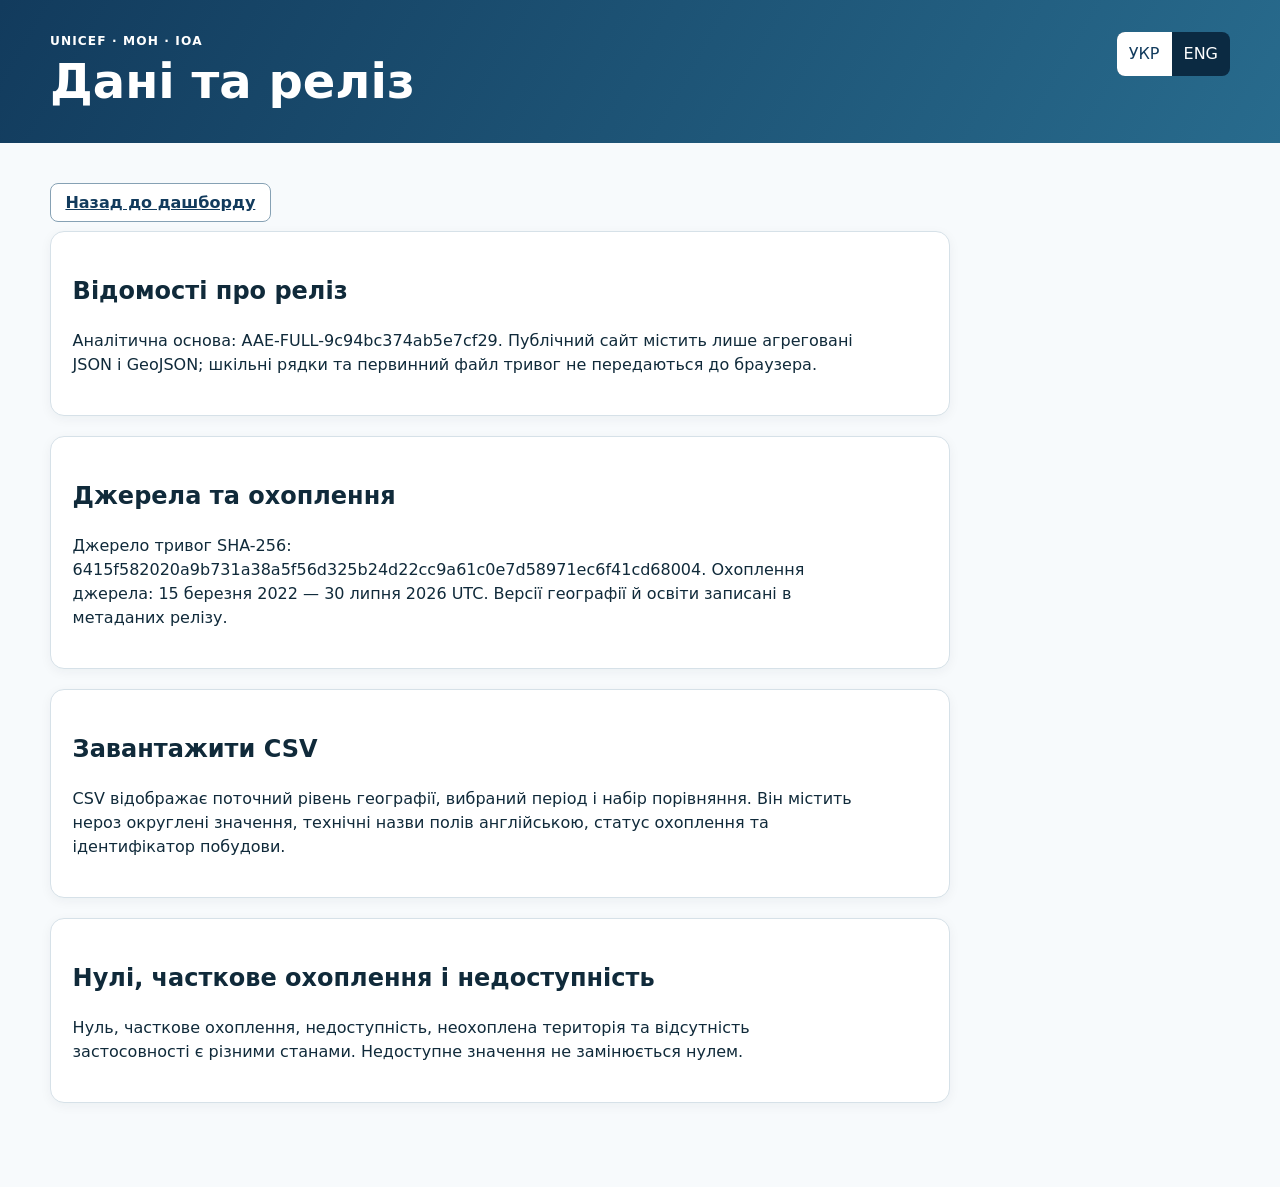
==== data.html @ 5a8ceec5 "Replace dashboard files" ====
<!doctype html><html lang="uk"><head><meta charset="UTF-8"><meta name="viewport" content="width=device-width,initial-scale=1"><meta name="aae-release-id" content="AAE-WEB-REVISED-PROTOTYPE-0.3-STAGE3P3"><link rel="icon" href="data:,"><title>AAE</title><link rel="stylesheet" href="./src/styles.css"><script src="./vendor/i18next.min.js"></script><script type="module" src="./src/content-page.js"></script></head><body data-page="data" data-release-id="AAE-WEB-REVISED-PROTOTYPE-0.3-STAGE3P3"><header class="site-header"><div class="header-inner"><div><p class="eyebrow">UNICEF · МОН · ІОА</p><h1 data-t="dataRelease"></h1></div><div class="header-actions"><div class="language-switch"><button data-lang="uk">УКР</button><button data-lang="en">ENG</button></div></div></div></header><main class="page-shell"><p><a id="back-dashboard" class="button-secondary" data-t="backDashboard"></a></p><div id="content"></div></main></body></html>
---- src/styles.css ----
:root{--ink:#102A3A;--muted:#536A78;--blue:#123B5D;--mid:#286B8D;--pale:#EDF4F8;--line:#D6E1E8;--white:#fff;--focus:#F0A500;font-family:Inter,ui-sans-serif,system-ui,-apple-system,"Segoe UI",sans-serif;color:var(--ink);background:#F7FAFC}*{box-sizing:border-box}
[hidden]{display:none!important}body{margin:0;line-height:1.5}button,input,select{font:inherit}button,select,input{min-height:44px}button:focus-visible,a:focus-visible,input:focus-visible,select:focus-visible,summary:focus-visible{outline:3px solid var(--focus);outline-offset:2px}.skip-link{position:absolute;left:-9999px}.skip-link:focus{left:1rem;top:1rem;background:white;padding:.75rem;z-index:2000}.site-header{background:linear-gradient(120deg,#123B5D,#286B8D);color:white;padding:2rem 0}.header-inner,.page-shell,.site-footer{width:min(1180px,calc(100% - 2rem));margin:auto}.header-inner{display:flex;justify-content:space-between;gap:2rem}.eyebrow,.section-kicker{text-transform:uppercase;letter-spacing:.09em;font-size:.76rem;font-weight:800;margin:0 0 .35rem}.site-header h1{max-width:820px;font-size:clamp(1.8rem,4vw,3rem);line-height:1.08;margin:.2rem 0}.subtitle{max-width:760px;margin:.75rem 0 0;color:#DCE8F2}.header-actions{display:flex;gap:1rem;align-items:flex-start;flex-wrap:wrap}.status-badge{background:#fff;color:var(--blue);border-radius:999px;padding:.45rem .75rem;font-weight:800}.language-switch{display:flex;background:#0B2A42;border-radius:8px;overflow:hidden}.language-switch button{background:transparent;color:white;border:0;padding:.5rem .75rem}.language-switch button[aria-pressed=true]{background:white;color:var(--blue)}.page-shell{padding:2rem 0 4rem}.panel,.summary-panel{background:white;border:1px solid var(--line);border-radius:14px;padding:1.35rem;margin:0 0 1.25rem;box-shadow:0 3px 12px rgba(16,42,58,.05)}.filter-panel{border-top:5px solid var(--mid)}.section-heading-row{display:flex;justify-content:space-between;align-items:flex-start;gap:1rem;margin-bottom:1rem}.section-heading-row h2,.section-heading-row h3{margin:.1rem 0}.view-controls{display:grid;grid-template-columns:minmax(300px,1.35fr) minmax(280px,1fr);gap:1.25rem}.territory-combobox{position:relative}.territory-combobox label,.period-controls>label,label span{display:block;font-weight:700;margin-bottom:.35rem}.territory-combobox input,.period-controls select,.period-detail select,.map-controls select,.comparison-search input{width:100%;padding:.65rem;border:1px solid #9BB0BD;border-radius:8px;background:white}.territory-combobox ul{position:absolute;z-index:1000;top:74px;left:0;right:0;list-style:none;padding:.35rem;margin:0;background:white;border:1px solid var(--line);border-radius:8px;box-shadow:0 10px 26px rgba(0,0,0,.16);max-height:330px;overflow:auto}.territory-combobox li button{width:100%;border:0;background:white;text-align:left;padding:.6rem;border-radius:6px}.territory-combobox li button:hover,.territory-combobox li button:focus{background:var(--pale)}.territory-combobox small{display:block;color:var(--muted)}.period-detail{min-height:82px;margin-top:.75rem}.range-fields{display:grid;grid-template-columns:1fr 1fr;gap:.75rem}.button-primary,.button-secondary{border-radius:8px;padding:.55rem .9rem;font-weight:750}.button-primary{background:var(--blue);color:white;border:1px solid var(--blue)}.button-secondary{background:white;color:var(--blue);border:1px solid #86A1B4}.summary-panel{background:#EAF3F8;border-left:6px solid var(--mid)}.summary-panel h2{margin:.2rem 0;font-size:1.2rem}.summary-text{font-size:clamp(1.15rem,2vw,1.45rem);font-weight:700;max-width:940px}.aggregation-note,.context-note{color:var(--muted);font-size:.9rem}.cards-grid{display:grid;grid-template-columns:repeat(3,1fr);gap:1rem;margin-bottom:1.25rem}.metric-card{background:white;border:1px solid var(--line);border-radius:12px;padding:1.2rem}.card-title-row{display:flex;justify-content:space-between;gap:.5rem}.card-title-row h3{font-size:1rem;margin:0}.info-button{width:34px;height:34px;min-height:34px;border-radius:50%;border:1px solid #8EA9BA;background:var(--pale);font-weight:800}.metric-value{font-size:2rem;font-weight:850;margin:.8rem 0 .15rem}.metric-secondary{color:var(--muted)}.education-summary{display:flex;gap:2rem;flex-wrap:wrap}.education-summary div{display:grid}.education-summary strong{font-size:1.5rem}.education-year-row{display:grid;grid-template-columns:100px 1fr 1fr 120px;gap:1rem;padding:.55rem 0;border-bottom:1px solid var(--line)}details summary{cursor:pointer;font-weight:750}.chart{width:100%;height:360px}.modality-chart{height:280px}.segmented{display:flex;gap:.35rem;flex-wrap:wrap;margin-bottom:1rem}.segmented button{border:1px solid #8EA9BA;background:white;border-radius:999px;padding:.45rem .8rem}.segmented button[aria-pressed=true]{background:var(--blue);color:white}.map-controls{display:flex;align-items:flex-end;gap:.5rem;flex-wrap:wrap}.map-controls label{min-width:230px}.map-container{height:520px;border:1px solid var(--line);border-radius:10px;background:#EFF4F7}.map-legend{display:flex;gap:.8rem;flex-wrap:wrap;margin-top:.75rem;font-size:.82rem}.map-legend span{display:flex;align-items:center;gap:.3rem}.map-legend i{width:18px;height:12px;display:inline-block;border:1px solid #98AAB5}.leaflet-container{font:inherit}.comparison-search{display:block;max-width:420px;margin-bottom:1rem}.table-wrap{overflow:auto}.table-wrap table{width:100%;border-collapse:collapse;min-width:760px}.table-wrap th,.table-wrap td{padding:.65rem;border-bottom:1px solid var(--line);text-align:right}.table-wrap th:first-child,.table-wrap td:first-child{text-align:left}.table-wrap button{border:0;background:none;color:var(--blue);font-weight:750;text-decoration:underline}.comparison-cards{display:none}.notes-grid{display:grid;grid-template-columns:repeat(3,1fr);gap:1rem}.site-footer{display:flex;justify-content:space-between;gap:1rem;border-top:1px solid var(--line);padding:1.5rem 0 2.5rem}.site-footer nav{display:flex;gap:1rem}dialog{width:min(640px,calc(100% - 2rem));border:0;border-radius:12px;padding:1.5rem;box-shadow:0 20px 60px rgba(0,0,0,.35)}dialog::backdrop{background:rgba(16,42,58,.55)}dialog dl div{margin:.75rem 0}.dialog-close{float:right;border:0;background:none;font-size:1.5rem}.fatal-error,.notice{padding:1rem;background:#FFF0EE;border:1px solid #DA756A;border-radius:8px;margin-bottom:1rem}.visually-hidden{position:absolute!important;width:1px;height:1px;padding:0;margin:-1px;overflow:hidden;clip:rect(0,0,0,0);white-space:nowrap;border:0}
@media(max-width:760px){.header-inner,.section-heading-row,.site-footer{display:block}.header-actions{margin-top:1rem}.view-controls,.cards-grid,.notes-grid{grid-template-columns:1fr}.period-detail{min-height:150px}.range-fields{grid-template-columns:1fr}.education-year-row{grid-template-columns:1fr 1fr}.map-controls{display:block}.map-controls>*{margin-top:.5rem;width:100%}.map-container{height:430px}.chart{height:320px}.table-wrap{display:none}.comparison-cards{display:grid;gap:.65rem}.comparison-card{border:1px solid var(--line);border-radius:10px;padding:.75rem}.comparison-card summary{display:grid;grid-template-columns:1fr auto;gap:.2rem}.comparison-card summary small{grid-column:1/-1;color:var(--muted)}.comparison-card dl{display:grid;grid-template-columns:1fr 1fr;gap:.5rem}.comparison-card dl div{background:var(--pale);padding:.5rem}.comparison-card dt{font-size:.78rem;color:var(--muted)}.comparison-card dd{margin:0;font-weight:750}.site-footer nav{margin-top:1rem}.education-panel details{margin-top:1rem}}

@media (prefers-reduced-motion:reduce){*,*::before,*::after{scroll-behavior:auto!important;animation-duration:.01ms!important;animation-iteration-count:1!important;transition-duration:.01ms!important}}
.prose{max-width:900px}.prose p{max-width:78ch}
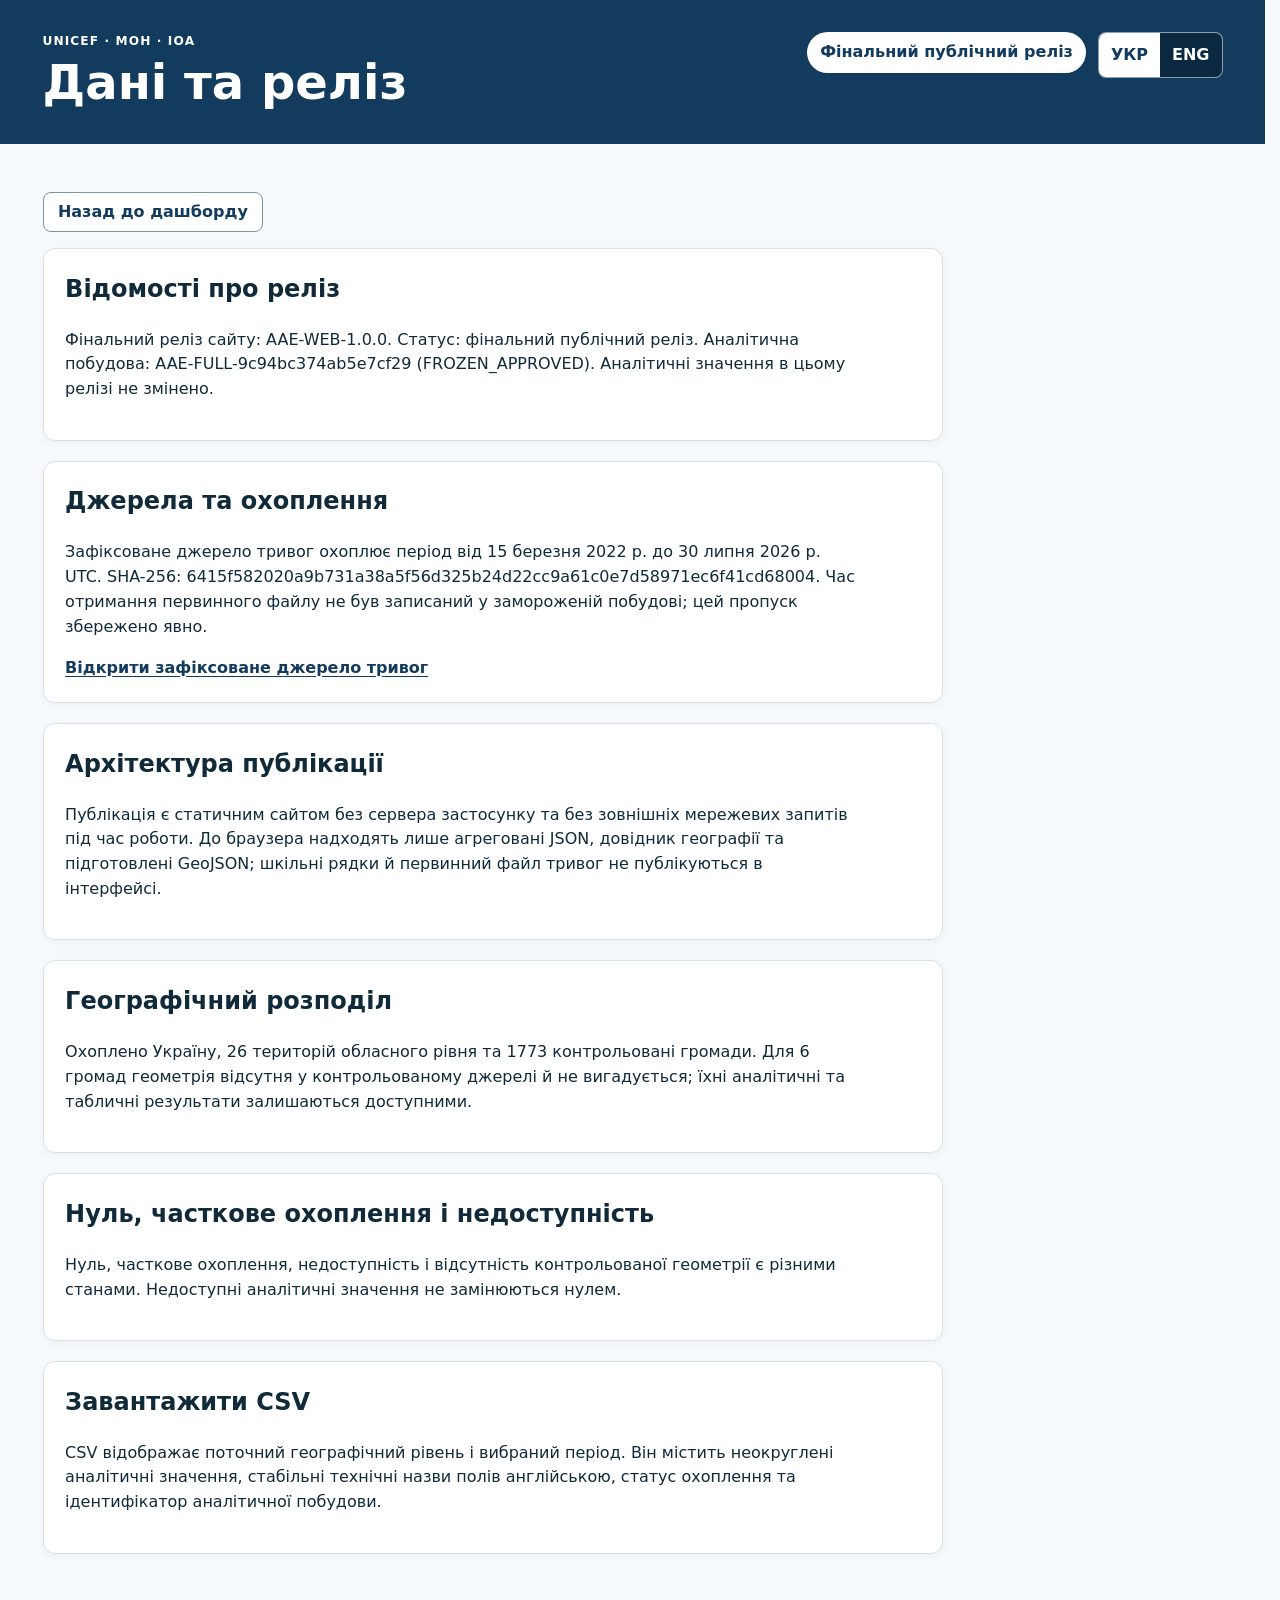
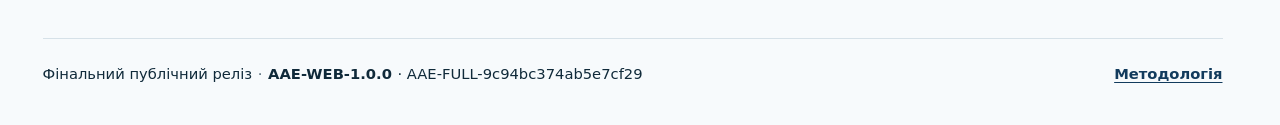
==== commit b6db8b7d: "Finalize UNICEF D2 dashboard for delivery" ====
--- a/data.html
+++ b/data.html
@@ -1 +1,47 @@
-<!doctype html><html lang="uk"><head><meta charset="UTF-8"><meta name="viewport" content="width=device-width,initial-scale=1"><meta name="aae-release-id" content="AAE-WEB-REVISED-PROTOTYPE-0.3-STAGE3P3"><link rel="icon" href="data:,"><title>AAE</title><link rel="stylesheet" href="./src/styles.css"><script src="./vendor/i18next.min.js"></script><script type="module" src="./src/content-page.js"></script></head><body data-page="data" data-release-id="AAE-WEB-REVISED-PROTOTYPE-0.3-STAGE3P3"><header class="site-header"><div class="header-inner"><div><p class="eyebrow">UNICEF · МОН · ІОА</p><h1 data-t="dataRelease"></h1></div><div class="header-actions"><div class="language-switch"><button data-lang="uk">УКР</button><button data-lang="en">ENG</button></div></div></div></header><main class="page-shell"><p><a id="back-dashboard" class="button-secondary" data-t="backDashboard"></a></p><div id="content"></div></main></body></html>+<!doctype html>
+<html lang="uk">
+<head>
+  <meta charset="UTF-8">
+  <meta name="viewport" content="width=device-width,initial-scale=1">
+  <meta name="description" content="Data and release information for the Air Alarms and the School Day in Ukraine dashboard.">
+  <meta name="aae-release-id" content="AAE-WEB-1.0.0">
+  <link rel="icon" href="data:,">
+  <title>Data and release — How Air Alarms Disrupt the School Day in Ukraine</title>
+  <link rel="stylesheet" href="./src/styles.css">
+  <script src="./vendor/i18next.min.js"></script>
+  <script type="module" src="./src/content-page.js"></script>
+</head>
+<body data-page="data" data-release-id="AAE-WEB-1.0.0">
+  <a class="skip-link" href="#main-content" data-t="skipToContent"></a>
+  <header class="site-header">
+    <div class="header-inner">
+      <div>
+        <p class="eyebrow">UNICEF · МОН · ІОА</p>
+        <h1 data-t="dataRelease"></h1>
+      </div>
+      <div class="header-actions">
+        <span class="status-badge" data-t="releaseStatus"></span>
+        <div class="language-switch" role="group" data-t-aria-label="language">
+          <button type="button" data-lang="uk">УКР</button>
+          <button type="button" data-lang="en">ENG</button>
+        </div>
+      </div>
+    </div>
+  </header>
+  <main id="main-content" class="page-shell">
+    <p><a id="back-dashboard" class="button-secondary" data-t="backDashboard"></a></p>
+    <div id="content"></div>
+    <p id="content-error" class="fatal-error" role="alert" hidden></p>
+  </main>
+  <footer class="site-footer">
+    <div class="release-line">
+      <span data-t="releaseStatus"></span>
+      <strong id="footer-release"></strong>
+      <span id="footer-build"></span>
+    </div>
+    <nav data-t-aria-label="supportingPages">
+      <a href="./methodology.html" data-support-page="methodology" data-t="methodology"></a>
+    </nav>
+  </footer>
+</body>
+</html>
--- a/src/styles.css
+++ b/src/styles.css
@@ -1,6 +1,907 @@
-:root{--ink:#102A3A;--muted:#536A78;--blue:#123B5D;--mid:#286B8D;--pale:#EDF4F8;--line:#D6E1E8;--white:#fff;--focus:#F0A500;font-family:Inter,ui-sans-serif,system-ui,-apple-system,"Segoe UI",sans-serif;color:var(--ink);background:#F7FAFC}*{box-sizing:border-box}
-[hidden]{display:none!important}body{margin:0;line-height:1.5}button,input,select{font:inherit}button,select,input{min-height:44px}button:focus-visible,a:focus-visible,input:focus-visible,select:focus-visible,summary:focus-visible{outline:3px solid var(--focus);outline-offset:2px}.skip-link{position:absolute;left:-9999px}.skip-link:focus{left:1rem;top:1rem;background:white;padding:.75rem;z-index:2000}.site-header{background:linear-gradient(120deg,#123B5D,#286B8D);color:white;padding:2rem 0}.header-inner,.page-shell,.site-footer{width:min(1180px,calc(100% - 2rem));margin:auto}.header-inner{display:flex;justify-content:space-between;gap:2rem}.eyebrow,.section-kicker{text-transform:uppercase;letter-spacing:.09em;font-size:.76rem;font-weight:800;margin:0 0 .35rem}.site-header h1{max-width:820px;font-size:clamp(1.8rem,4vw,3rem);line-height:1.08;margin:.2rem 0}.subtitle{max-width:760px;margin:.75rem 0 0;color:#DCE8F2}.header-actions{display:flex;gap:1rem;align-items:flex-start;flex-wrap:wrap}.status-badge{background:#fff;color:var(--blue);border-radius:999px;padding:.45rem .75rem;font-weight:800}.language-switch{display:flex;background:#0B2A42;border-radius:8px;overflow:hidden}.language-switch button{background:transparent;color:white;border:0;padding:.5rem .75rem}.language-switch button[aria-pressed=true]{background:white;color:var(--blue)}.page-shell{padding:2rem 0 4rem}.panel,.summary-panel{background:white;border:1px solid var(--line);border-radius:14px;padding:1.35rem;margin:0 0 1.25rem;box-shadow:0 3px 12px rgba(16,42,58,.05)}.filter-panel{border-top:5px solid var(--mid)}.section-heading-row{display:flex;justify-content:space-between;align-items:flex-start;gap:1rem;margin-bottom:1rem}.section-heading-row h2,.section-heading-row h3{margin:.1rem 0}.view-controls{display:grid;grid-template-columns:minmax(300px,1.35fr) minmax(280px,1fr);gap:1.25rem}.territory-combobox{position:relative}.territory-combobox label,.period-controls>label,label span{display:block;font-weight:700;margin-bottom:.35rem}.territory-combobox input,.period-controls select,.period-detail select,.map-controls select,.comparison-search input{width:100%;padding:.65rem;border:1px solid #9BB0BD;border-radius:8px;background:white}.territory-combobox ul{position:absolute;z-index:1000;top:74px;left:0;right:0;list-style:none;padding:.35rem;margin:0;background:white;border:1px solid var(--line);border-radius:8px;box-shadow:0 10px 26px rgba(0,0,0,.16);max-height:330px;overflow:auto}.territory-combobox li button{width:100%;border:0;background:white;text-align:left;padding:.6rem;border-radius:6px}.territory-combobox li button:hover,.territory-combobox li button:focus{background:var(--pale)}.territory-combobox small{display:block;color:var(--muted)}.period-detail{min-height:82px;margin-top:.75rem}.range-fields{display:grid;grid-template-columns:1fr 1fr;gap:.75rem}.button-primary,.button-secondary{border-radius:8px;padding:.55rem .9rem;font-weight:750}.button-primary{background:var(--blue);color:white;border:1px solid var(--blue)}.button-secondary{background:white;color:var(--blue);border:1px solid #86A1B4}.summary-panel{background:#EAF3F8;border-left:6px solid var(--mid)}.summary-panel h2{margin:.2rem 0;font-size:1.2rem}.summary-text{font-size:clamp(1.15rem,2vw,1.45rem);font-weight:700;max-width:940px}.aggregation-note,.context-note{color:var(--muted);font-size:.9rem}.cards-grid{display:grid;grid-template-columns:repeat(3,1fr);gap:1rem;margin-bottom:1.25rem}.metric-card{background:white;border:1px solid var(--line);border-radius:12px;padding:1.2rem}.card-title-row{display:flex;justify-content:space-between;gap:.5rem}.card-title-row h3{font-size:1rem;margin:0}.info-button{width:34px;height:34px;min-height:34px;border-radius:50%;border:1px solid #8EA9BA;background:var(--pale);font-weight:800}.metric-value{font-size:2rem;font-weight:850;margin:.8rem 0 .15rem}.metric-secondary{color:var(--muted)}.education-summary{display:flex;gap:2rem;flex-wrap:wrap}.education-summary div{display:grid}.education-summary strong{font-size:1.5rem}.education-year-row{display:grid;grid-template-columns:100px 1fr 1fr 120px;gap:1rem;padding:.55rem 0;border-bottom:1px solid var(--line)}details summary{cursor:pointer;font-weight:750}.chart{width:100%;height:360px}.modality-chart{height:280px}.segmented{display:flex;gap:.35rem;flex-wrap:wrap;margin-bottom:1rem}.segmented button{border:1px solid #8EA9BA;background:white;border-radius:999px;padding:.45rem .8rem}.segmented button[aria-pressed=true]{background:var(--blue);color:white}.map-controls{display:flex;align-items:flex-end;gap:.5rem;flex-wrap:wrap}.map-controls label{min-width:230px}.map-container{height:520px;border:1px solid var(--line);border-radius:10px;background:#EFF4F7}.map-legend{display:flex;gap:.8rem;flex-wrap:wrap;margin-top:.75rem;font-size:.82rem}.map-legend span{display:flex;align-items:center;gap:.3rem}.map-legend i{width:18px;height:12px;display:inline-block;border:1px solid #98AAB5}.leaflet-container{font:inherit}.comparison-search{display:block;max-width:420px;margin-bottom:1rem}.table-wrap{overflow:auto}.table-wrap table{width:100%;border-collapse:collapse;min-width:760px}.table-wrap th,.table-wrap td{padding:.65rem;border-bottom:1px solid var(--line);text-align:right}.table-wrap th:first-child,.table-wrap td:first-child{text-align:left}.table-wrap button{border:0;background:none;color:var(--blue);font-weight:750;text-decoration:underline}.comparison-cards{display:none}.notes-grid{display:grid;grid-template-columns:repeat(3,1fr);gap:1rem}.site-footer{display:flex;justify-content:space-between;gap:1rem;border-top:1px solid var(--line);padding:1.5rem 0 2.5rem}.site-footer nav{display:flex;gap:1rem}dialog{width:min(640px,calc(100% - 2rem));border:0;border-radius:12px;padding:1.5rem;box-shadow:0 20px 60px rgba(0,0,0,.35)}dialog::backdrop{background:rgba(16,42,58,.55)}dialog dl div{margin:.75rem 0}.dialog-close{float:right;border:0;background:none;font-size:1.5rem}.fatal-error,.notice{padding:1rem;background:#FFF0EE;border:1px solid #DA756A;border-radius:8px;margin-bottom:1rem}.visually-hidden{position:absolute!important;width:1px;height:1px;padding:0;margin:-1px;overflow:hidden;clip:rect(0,0,0,0);white-space:nowrap;border:0}
-@media(max-width:760px){.header-inner,.section-heading-row,.site-footer{display:block}.header-actions{margin-top:1rem}.view-controls,.cards-grid,.notes-grid{grid-template-columns:1fr}.period-detail{min-height:150px}.range-fields{grid-template-columns:1fr}.education-year-row{grid-template-columns:1fr 1fr}.map-controls{display:block}.map-controls>*{margin-top:.5rem;width:100%}.map-container{height:430px}.chart{height:320px}.table-wrap{display:none}.comparison-cards{display:grid;gap:.65rem}.comparison-card{border:1px solid var(--line);border-radius:10px;padding:.75rem}.comparison-card summary{display:grid;grid-template-columns:1fr auto;gap:.2rem}.comparison-card summary small{grid-column:1/-1;color:var(--muted)}.comparison-card dl{display:grid;grid-template-columns:1fr 1fr;gap:.5rem}.comparison-card dl div{background:var(--pale);padding:.5rem}.comparison-card dt{font-size:.78rem;color:var(--muted)}.comparison-card dd{margin:0;font-weight:750}.site-footer nav{margin-top:1rem}.education-panel details{margin-top:1rem}}
-
-@media (prefers-reduced-motion:reduce){*,*::before,*::after{scroll-behavior:auto!important;animation-duration:.01ms!important;animation-iteration-count:1!important;transition-duration:.01ms!important}}
-.prose{max-width:900px}.prose p{max-width:78ch}
+:root {
+    --ink: #102a3a;
+    --muted: #536a78;
+    --blue: #123b5d;
+    --mid: #286b8d;
+    --pale: #edf4f8;
+    --line: #d6e1e8;
+    --white: #fff;
+    --focus: #f0a500;
+    --danger-bg: #fff0ee;
+    --danger-line: #c75c50;
+    font-family: Inter, ui-sans-serif, system-ui, -apple-system, "Segoe UI", sans-serif;
+    color: var(--ink);
+    background: #f7fafc;
+}
+
+* {
+    box-sizing: border-box;
+}
+
+html {
+    scrollbar-gutter: stable;
+}
+
+[hidden] {
+    display: none !important;
+}
+
+body {
+    margin: 0;
+    line-height: 1.55;
+    overflow-wrap: break-word;
+}
+
+button,
+input,
+select {
+    min-height: 44px;
+    font: inherit;
+}
+
+button,
+a,
+summary,
+select {
+    touch-action: manipulation;
+}
+
+button:focus-visible,
+a:focus-visible,
+input:focus-visible,
+select:focus-visible,
+summary:focus-visible {
+    outline: 3px solid var(--focus);
+    outline-offset: 2px;
+}
+
+button:disabled {
+    cursor: not-allowed;
+    opacity: .6;
+}
+
+.skip-link {
+    position: absolute;
+    left: -9999px;
+}
+
+.skip-link:focus {
+    left: 1rem;
+    top: 1rem;
+    z-index: 2000;
+    padding: .75rem 1rem;
+    border-radius: 8px;
+    background: var(--white);
+    color: var(--blue);
+}
+
+.site-header {
+    padding: 2rem 0;
+    background: var(--blue);
+    color: var(--white);
+}
+
+.header-inner,
+.page-shell,
+.site-footer {
+    width: min(1180px, calc(100% - 2rem));
+    margin-inline: auto;
+}
+
+.header-inner {
+    display: flex;
+    justify-content: space-between;
+    align-items: flex-start;
+    gap: 2rem;
+}
+
+.eyebrow,
+.section-kicker {
+    margin: 0 0 .35rem;
+    font-size: .76rem;
+    font-weight: 800;
+    letter-spacing: .09em;
+    text-transform: uppercase;
+}
+
+.site-header h1 {
+    max-width: 820px;
+    margin: .2rem 0;
+    font-size: clamp(1.8rem, 4vw, 3rem);
+    line-height: 1.1;
+}
+
+.subtitle {
+    max-width: 780px;
+    margin: .75rem 0 0;
+    color: #dce8f2;
+}
+
+.header-actions {
+    display: flex;
+    align-items: flex-start;
+    justify-content: flex-end;
+    gap: .75rem;
+    flex-wrap: wrap;
+}
+
+.status-badge {
+    padding: .45rem .75rem;
+    border: 1px solid rgba(255, 255, 255, .7);
+    border-radius: 999px;
+    background: var(--white);
+    color: var(--blue);
+    font-weight: 800;
+    white-space: nowrap;
+}
+
+.language-switch {
+    display: flex;
+    overflow: hidden;
+    border: 1px solid rgba(255, 255, 255, .55);
+    border-radius: 8px;
+    background: #0b2a42;
+}
+
+.language-switch button {
+    min-width: 58px;
+    padding: .5rem .75rem;
+    border: 0;
+    background: transparent;
+    color: var(--white);
+    font-weight: 750;
+}
+
+.language-switch button[aria-pressed="true"] {
+    background: var(--white);
+    color: var(--blue);
+}
+
+.page-shell {
+    padding: 2rem 0 4rem;
+}
+
+.panel,
+.summary-panel {
+    margin: 0 0 1.25rem;
+    padding: 1.35rem;
+    border: 1px solid var(--line);
+    border-radius: 12px;
+    background: var(--white);
+    box-shadow: 0 2px 8px rgba(16, 42, 58, .05);
+}
+
+.filter-panel {
+    border-top: 5px solid var(--mid);
+}
+
+.section-heading-row {
+    display: flex;
+    align-items: flex-start;
+    justify-content: space-between;
+    gap: 1rem;
+    margin-bottom: 1rem;
+}
+
+.section-heading-row h2,
+.section-heading-row h3,
+.notes-panel h2 {
+    margin: .1rem 0;
+}
+
+.view-controls {
+    display: grid;
+    grid-template-columns: minmax(300px, 1.35fr) minmax(280px, 1fr);
+    gap: 1.25rem;
+}
+
+.territory-combobox {
+    position: relative;
+}
+
+.territory-combobox label,
+.period-controls > label,
+label span,
+.control-label span {
+    display: block;
+    margin-bottom: .35rem;
+    font-weight: 700;
+}
+
+.territory-combobox input,
+.period-controls select,
+.period-detail select,
+.map-controls select,
+.control-label select,
+.comparison-search input {
+    width: 100%;
+    padding: .65rem .75rem;
+    border: 1px solid #8fa6b5;
+    border-radius: 8px;
+    background: var(--white);
+    color: var(--ink);
+}
+
+.territory-combobox ul {
+    position: absolute;
+    top: 74px;
+    right: 0;
+    left: 0;
+    z-index: 1000;
+    max-height: 330px;
+    margin: 0;
+    padding: .35rem;
+    overflow: auto;
+    border: 1px solid var(--line);
+    border-radius: 8px;
+    background: var(--white);
+    box-shadow: 0 10px 26px rgba(0, 0, 0, .16);
+    list-style: none;
+}
+
+.territory-combobox li button {
+    width: 100%;
+    padding: .6rem;
+    border: 0;
+    border-radius: 6px;
+    background: var(--white);
+    text-align: left;
+}
+
+.territory-combobox li button:hover,
+.territory-combobox li button:focus-visible {
+    background: var(--pale);
+}
+
+.territory-combobox small {
+    display: block;
+    color: var(--muted);
+}
+
+.no-result {
+    padding: .7rem;
+    color: var(--muted);
+}
+
+.period-detail {
+    min-height: 82px;
+    margin-top: .75rem;
+}
+
+.range-fields {
+    display: grid;
+    grid-template-columns: 1fr 1fr;
+    gap: .75rem;
+}
+
+.control-note {
+    margin: .75rem 0 0;
+    color: var(--muted);
+}
+
+.context-navigation {
+    margin-top: 1rem;
+    padding-top: 1rem;
+    border-top: 1px solid var(--line);
+}
+
+.button-primary,
+.button-secondary {
+    display: inline-flex;
+    align-items: center;
+    justify-content: center;
+    padding: .55rem .9rem;
+    border-radius: 8px;
+    font-weight: 750;
+    line-height: 1.25;
+    text-decoration: none;
+}
+
+.button-primary {
+    border: 1px solid var(--blue);
+    background: var(--blue);
+    color: var(--white);
+}
+
+.button-primary:hover:not(:disabled) {
+    background: #0b2a42;
+}
+
+.button-secondary {
+    border: 1px solid #7896aa;
+    background: var(--white);
+    color: var(--blue);
+}
+
+.button-secondary:hover:not(:disabled) {
+    background: var(--pale);
+}
+
+.summary-panel {
+    border-left: 6px solid var(--mid);
+    background: #eaf3f8;
+}
+
+.summary-panel h2 {
+    margin: .2rem 0;
+    font-size: 1.2rem;
+}
+
+.summary-text {
+    max-width: 980px;
+    margin-bottom: .6rem;
+    font-size: clamp(1.12rem, 2vw, 1.42rem);
+    font-weight: 730;
+}
+
+.aggregation-note,
+.context-note,
+.metric-context,
+.result-count,
+.map-action-status {
+    color: var(--muted);
+    font-size: .9rem;
+}
+
+.cards-grid {
+    display: grid;
+    grid-template-columns: repeat(3, minmax(0, 1fr));
+    gap: 1rem;
+    margin-bottom: 1.25rem;
+}
+
+.metric-card {
+    min-width: 0;
+    padding: 1.2rem;
+    border: 1px solid var(--line);
+    border-radius: 10px;
+    background: var(--white);
+}
+
+.card-title-row {
+    display: flex;
+    justify-content: space-between;
+    gap: .5rem;
+}
+
+.card-title-row h3 {
+    margin: 0;
+    font-size: 1rem;
+}
+
+.info-button {
+    flex: 0 0 auto;
+    width: 36px;
+    height: 36px;
+    min-height: 36px;
+    border: 1px solid #7f9cad;
+    border-radius: 50%;
+    background: var(--pale);
+    color: var(--blue);
+    font-weight: 800;
+}
+
+.metric-value {
+    margin: .8rem 0 .15rem;
+    font-size: clamp(1.65rem, 3vw, 2rem);
+    font-weight: 850;
+    line-height: 1.2;
+}
+
+.metric-secondary {
+    color: var(--muted);
+}
+
+.metric-context {
+    min-height: 2.8em;
+    margin: .7rem 0 0;
+}
+
+.education-summary {
+    display: flex;
+    gap: 1rem 2rem;
+    align-items: end;
+    flex-wrap: wrap;
+}
+
+.education-summary div {
+    display: grid;
+}
+
+.education-summary strong {
+    font-size: 1.5rem;
+}
+
+.education-summary small {
+    color: var(--muted);
+}
+
+.education-year-row {
+    display: grid;
+    grid-template-columns: 100px minmax(150px, 1fr) minmax(150px, 1fr) minmax(170px, auto);
+    gap: .75rem 1rem;
+    padding: .65rem 0;
+    border-bottom: 1px solid var(--line);
+}
+
+.education-year-row small {
+    color: var(--muted);
+}
+
+details summary {
+    cursor: pointer;
+    font-weight: 750;
+}
+
+.modality-details,
+.data-details {
+    margin-top: 1rem;
+}
+
+.modality-details[open] > summary,
+.data-details[open] > summary {
+    margin-bottom: .75rem;
+}
+
+.chart {
+    width: 100%;
+    height: 360px;
+}
+
+.modality-chart {
+    height: 310px;
+}
+
+.control-label {
+    min-width: 260px;
+}
+
+.segmented {
+    display: flex;
+    gap: .4rem;
+    flex-wrap: wrap;
+    margin-bottom: 1rem;
+}
+
+.segmented button {
+    padding: .45rem .8rem;
+    border: 1px solid #7896aa;
+    border-radius: 999px;
+    background: var(--white);
+    color: var(--blue);
+}
+
+.segmented button[aria-pressed="true"] {
+    border-color: var(--blue);
+    background: var(--blue);
+    color: var(--white);
+}
+
+.map-controls {
+    display: flex;
+    align-items: flex-end;
+    justify-content: flex-end;
+    gap: .5rem;
+    flex-wrap: wrap;
+}
+
+.map-controls label {
+    min-width: 250px;
+}
+
+.map-controls button {
+    max-width: 220px;
+}
+
+.map-action-status {
+    min-height: 1.5rem;
+    margin: -.35rem 0 .5rem;
+}
+
+.map-container {
+    height: 500px;
+    overflow: hidden;
+    border: 1px solid var(--line);
+    border-radius: 10px;
+    background: #eff4f7;
+}
+
+.map-legend {
+    display: flex;
+    gap: .55rem 1rem;
+    flex-wrap: wrap;
+    margin-top: .75rem;
+    font-size: .82rem;
+}
+
+.map-legend span {
+    display: flex;
+    align-items: center;
+    gap: .3rem;
+}
+
+.map-legend i {
+    display: inline-block;
+    width: 18px;
+    height: 12px;
+    border: 1px solid #98aab5;
+}
+
+.leaflet-container {
+    font: inherit;
+}
+
+.comparison-search {
+    display: block;
+    max-width: 440px;
+    margin-bottom: .4rem;
+}
+
+.result-count {
+    margin: .35rem 0 .75rem;
+}
+
+.table-wrap {
+    width: 100%;
+    max-width: 100%;
+    overflow-x: auto;
+    overscroll-behavior-inline: contain;
+}
+
+.table-wrap table {
+    width: 100%;
+    min-width: 760px;
+    border-collapse: collapse;
+}
+
+.chart-table table {
+    min-width: 620px;
+}
+
+.table-wrap caption {
+    padding: .5rem 0;
+    color: var(--muted);
+    font-weight: 700;
+    text-align: left;
+}
+
+.table-wrap th,
+.table-wrap td {
+    padding: .65rem;
+    border-bottom: 1px solid var(--line);
+    text-align: right;
+    vertical-align: top;
+}
+
+.table-wrap th:first-child,
+.table-wrap td:first-child {
+    text-align: left;
+}
+
+.table-wrap thead th {
+    color: var(--muted);
+    font-size: .86rem;
+}
+
+.table-wrap button {
+    min-height: 36px;
+    padding: .25rem .2rem;
+    border: 0;
+    background: transparent;
+    color: var(--blue);
+    font-weight: 750;
+    text-align: left;
+    text-decoration: underline;
+    text-underline-offset: 2px;
+}
+
+.selected-measure {
+    background: var(--pale);
+    color: var(--ink) !important;
+}
+
+.current-row {
+    box-shadow: inset 4px 0 0 var(--mid);
+    background: #f5f9fb;
+}
+
+.comparison-cards {
+    display: none;
+}
+
+.notes-grid {
+    display: grid;
+    grid-template-columns: repeat(3, minmax(0, 1fr));
+    gap: 1rem;
+}
+
+.notes-grid article {
+    min-width: 0;
+}
+
+.site-footer {
+    display: flex;
+    justify-content: space-between;
+    gap: 1rem 2rem;
+    padding: 1.5rem 0 2.5rem;
+    border-top: 1px solid var(--line);
+    font-size: .92rem;
+}
+
+.release-line {
+    display: flex;
+    gap: .35rem;
+    flex-wrap: wrap;
+}
+
+.release-line > span:first-child::after {
+    content: "·";
+    margin-left: .35rem;
+    color: var(--muted);
+}
+
+.site-footer nav {
+    display: flex;
+    gap: .5rem 1rem;
+    flex-wrap: wrap;
+}
+
+.site-footer a,
+.prose a {
+    color: var(--blue);
+    font-weight: 700;
+    text-underline-offset: 3px;
+}
+
+dialog {
+    width: min(650px, calc(100% - 2rem));
+    max-height: calc(100vh - 2rem);
+    padding: 1.5rem;
+    overflow: auto;
+    border: 0;
+    border-radius: 12px;
+    box-shadow: 0 20px 60px rgba(0, 0, 0, .35);
+}
+
+dialog::backdrop {
+    background: rgba(16, 42, 58, .55);
+}
+
+dialog dl div {
+    margin: .75rem 0;
+}
+
+dialog dt {
+    font-weight: 750;
+}
+
+dialog dd {
+    margin-left: 0;
+}
+
+dialog code {
+    white-space: normal;
+}
+
+.dialog-close {
+    float: right;
+    min-width: 40px;
+    border: 0;
+    background: transparent;
+    color: var(--ink);
+    font-size: 1.5rem;
+}
+
+.fatal-error,
+.notice {
+    margin-bottom: 1rem;
+    padding: 1rem;
+    border: 1px solid var(--danger-line);
+    border-radius: 8px;
+    background: var(--danger-bg);
+}
+
+.visually-hidden {
+    position: absolute !important;
+    width: 1px;
+    height: 1px;
+    margin: -1px;
+    padding: 0;
+    overflow: hidden;
+    border: 0;
+    clip: rect(0, 0, 0, 0);
+    white-space: nowrap;
+}
+
+.prose {
+    max-width: 900px;
+}
+
+.prose h2 {
+    margin-top: 0;
+}
+
+.prose p {
+    max-width: 78ch;
+}
+
+@media (max-width: 900px) {
+    .section-heading-row {
+        flex-wrap: wrap;
+    }
+
+    .cards-grid,
+    .notes-grid {
+        grid-template-columns: 1fr;
+    }
+
+    .metric-context {
+        min-height: 0;
+    }
+
+    .map-controls {
+        justify-content: flex-start;
+    }
+}
+
+@media (max-width: 760px) {
+    .header-inner,
+    .site-footer {
+        display: block;
+    }
+
+    .header-actions {
+        justify-content: flex-start;
+        margin-top: 1rem;
+    }
+
+    .view-controls {
+        grid-template-columns: 1fr;
+    }
+
+    .period-detail {
+        min-height: 0;
+    }
+
+    .range-fields {
+        grid-template-columns: 1fr;
+    }
+
+    .education-year-row {
+        grid-template-columns: 1fr 1fr;
+    }
+
+    .control-label,
+    .map-controls,
+    .map-controls label,
+    .map-controls button {
+        width: 100%;
+        min-width: 0;
+        max-width: none;
+    }
+
+    .map-container {
+        height: 400px;
+    }
+
+    .chart {
+        height: 320px;
+    }
+
+    .comparison-table {
+        display: none;
+    }
+
+    .comparison-cards {
+        display: grid;
+        gap: .65rem;
+    }
+
+    .comparison-card {
+        padding: .75rem;
+        border: 1px solid var(--line);
+        border-radius: 10px;
+        background: var(--white);
+    }
+
+    .comparison-card.current-card {
+        border-left: 5px solid var(--mid);
+        background: #f5f9fb;
+    }
+
+    .comparison-card summary {
+        display: grid;
+        grid-template-columns: 1fr auto;
+        gap: .2rem .75rem;
+    }
+
+    .comparison-card summary small {
+        grid-column: 1 / -1;
+        color: var(--muted);
+    }
+
+    .comparison-card dl {
+        display: grid;
+        grid-template-columns: 1fr 1fr;
+        gap: .5rem;
+    }
+
+    .comparison-card dl div {
+        min-width: 0;
+        padding: .5rem;
+        background: var(--pale);
+    }
+
+    .comparison-card dt {
+        color: var(--muted);
+        font-size: .78rem;
+    }
+
+    .comparison-card dd {
+        margin: 0;
+        font-weight: 750;
+    }
+
+    .comparison-select {
+        width: 100%;
+        margin-top: .5rem;
+    }
+
+    .site-footer nav {
+        margin-top: .75rem;
+    }
+}
+
+@media (max-width: 480px) {
+    .header-inner,
+    .page-shell,
+    .site-footer {
+        width: min(100% - 1rem, 1180px);
+    }
+
+    .site-header {
+        padding: 1.4rem 0;
+    }
+
+    .page-shell {
+        padding-top: 1rem;
+    }
+
+    .panel,
+    .summary-panel,
+    .metric-card {
+        padding: 1rem;
+    }
+
+    .status-badge {
+        white-space: normal;
+    }
+
+    .education-year-row,
+    .comparison-card dl {
+        grid-template-columns: 1fr;
+    }
+
+    .segmented button {
+        width: 100%;
+    }
+
+    .map-container {
+        height: 360px;
+    }
+
+    .chart {
+        height: 300px;
+    }
+}
+
+@media (prefers-reduced-motion: reduce) {
+    *,
+    *::before,
+    *::after {
+        scroll-behavior: auto !important;
+        animation-duration: .01ms !important;
+        animation-iteration-count: 1 !important;
+        transition-duration: .01ms !important;
+    }
+}
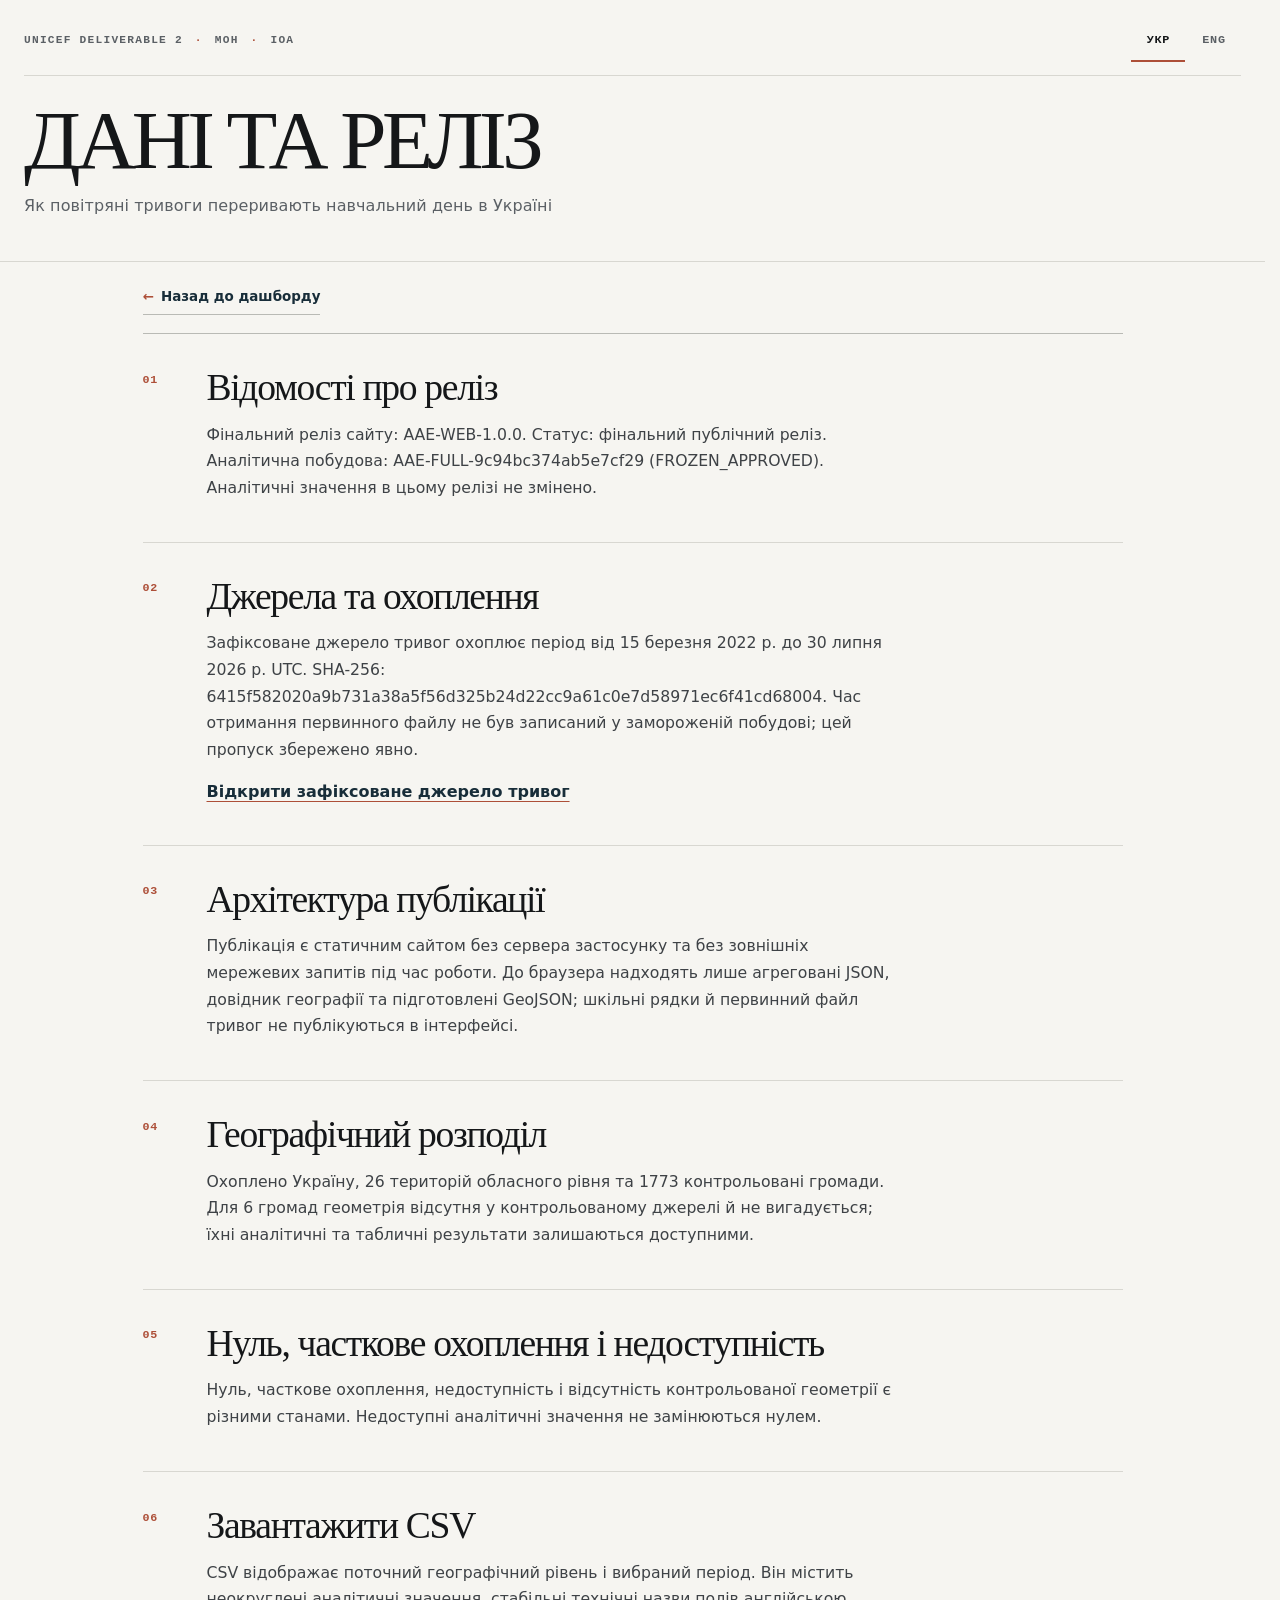
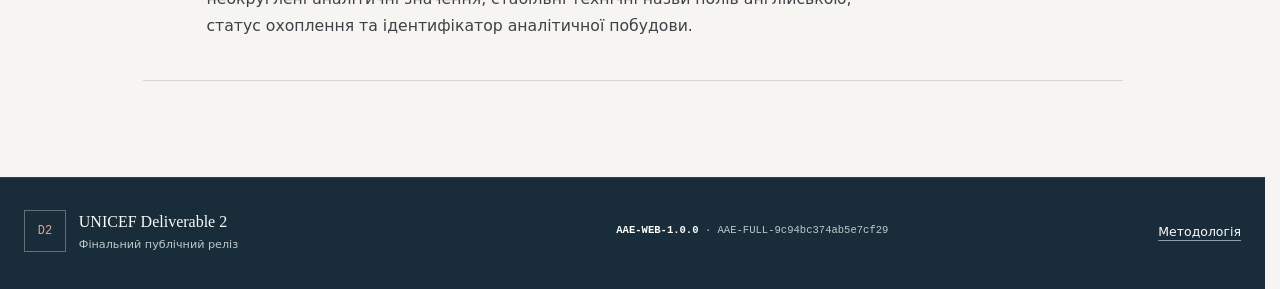
==== commit 4262797d: "Redesign D2 dashboard as an editorial intelligence atlas" ====
--- a/data.html
+++ b/data.html
@@ -13,35 +13,45 @@
 </head>
 <body data-page="data" data-release-id="AAE-WEB-1.0.0">
   <a class="skip-link" href="#main-content" data-t="skipToContent"></a>
-  <header class="site-header">
+  <header class="site-header content-site-header">
     <div class="header-inner">
-      <div>
-        <p class="eyebrow">UNICEF · МОН · ІОА</p>
+      <div class="masthead-rail">
+        <p class="eyebrow">UNICEF DELIVERABLE 2 <span aria-hidden="true">·</span> МОН <span aria-hidden="true">·</span> ІОА</p>
+        <div class="header-actions">
+          <div class="language-switch" role="group" data-t-aria-label="language">
+            <button type="button" data-lang="uk">УКР</button>
+            <button type="button" data-lang="en">ENG</button>
+          </div>
+        </div>
+      </div>
+      <div class="title-lockup content-title-lockup">
         <h1 data-t="dataRelease"></h1>
-      </div>
-      <div class="header-actions">
-        <span class="status-badge" data-t="releaseStatus"></span>
-        <div class="language-switch" role="group" data-t-aria-label="language">
-          <button type="button" data-lang="uk">УКР</button>
-          <button type="button" data-lang="en">ENG</button>
-        </div>
+        <p class="subtitle" data-t="appTitle"></p>
       </div>
     </div>
   </header>
-  <main id="main-content" class="page-shell">
-    <p><a id="back-dashboard" class="button-secondary" data-t="backDashboard"></a></p>
+  <main id="main-content" class="page-shell content-shell">
+    <p class="back-row"><a id="back-dashboard" class="back-link" data-t="backDashboard"></a></p>
     <div id="content"></div>
     <p id="content-error" class="fatal-error" role="alert" hidden></p>
   </main>
   <footer class="site-footer">
-    <div class="release-line">
-      <span data-t="releaseStatus"></span>
-      <strong id="footer-release"></strong>
-      <span id="footer-build"></span>
+    <div class="footer-inner">
+      <div class="footer-identity">
+        <span class="footer-mark">D2</span>
+        <div>
+          <strong>UNICEF Deliverable 2</strong>
+          <span data-t="releaseStatus"></span>
+        </div>
+      </div>
+      <div class="release-line">
+        <strong id="footer-release"></strong>
+        <span id="footer-build"></span>
+      </div>
+      <nav data-t-aria-label="supportingPages">
+        <a href="./methodology.html" data-support-page="methodology" data-t="methodology"></a>
+      </nav>
     </div>
-    <nav data-t-aria-label="supportingPages">
-      <a href="./methodology.html" data-support-page="methodology" data-t="methodology"></a>
-    </nav>
   </footer>
 </body>
 </html>
--- a/src/styles.css
+++ b/src/styles.css
@@ -1,17 +1,26 @@
 :root {
-    --ink: #102a3a;
-    --muted: #536a78;
-    --blue: #123b5d;
-    --mid: #286b8d;
-    --pale: #edf4f8;
-    --line: #d6e1e8;
-    --white: #fff;
-    --focus: #f0a500;
-    --danger-bg: #fff0ee;
-    --danger-line: #c75c50;
-    font-family: Inter, ui-sans-serif, system-ui, -apple-system, "Segoe UI", sans-serif;
+    --paper: #f6f5f1;
+    --surface: #fcfcfa;
+    --ink: #151719;
+    --secondary: #5b6065;
+    --hairline: #d8d7d1;
+    --hairline-strong: #b9bab5;
+    --midnight: #182d39;
+    --midnight-soft: #294653;
+    --signal: #ad4f38;
+    --signal-dark: #843522;
+    --signal-soft: #ead5cb;
+    --cool-pale: #e9eeed;
+    --focus: #a74225;
+    --danger-bg: #f7e9e4;
+    --danger-line: #9d3e2b;
+    --font-editorial: ui-serif, "Iowan Old Style", "Palatino Linotype", Palatino, "Book Antiqua", Georgia, serif;
+    --font-interface: ui-sans-serif, system-ui, -apple-system, BlinkMacSystemFont, "Segoe UI", sans-serif;
+    --font-mono: ui-monospace, "SFMono-Regular", Menlo, Monaco, Consolas, "Liberation Mono", monospace;
     color: var(--ink);
-    background: #f7fafc;
+    background: var(--paper);
+    font-family: var(--font-interface);
+    font-synthesis: none;
 }
 
 * {
@@ -20,6 +29,7 @@
 
 html {
     scrollbar-gutter: stable;
+    scroll-behavior: smooth;
 }
 
 [hidden] {
@@ -27,15 +37,25 @@
 }
 
 body {
+    min-width: 320px;
     margin: 0;
+    background: var(--paper);
+    color: var(--ink);
+    font-size: 1rem;
     line-height: 1.55;
     overflow-wrap: break-word;
+}
+
+::selection {
+    background: var(--signal-soft);
+    color: var(--ink);
 }
 
 button,
 input,
 select {
     min-height: 44px;
+    color: inherit;
     font: inherit;
 }
 
@@ -46,18 +66,23 @@
     touch-action: manipulation;
 }
 
+button {
+    cursor: pointer;
+}
+
+button:disabled {
+    cursor: not-allowed;
+    opacity: .48;
+}
+
 button:focus-visible,
 a:focus-visible,
 input:focus-visible,
 select:focus-visible,
-summary:focus-visible {
+summary:focus-visible,
+.leaflet-interactive:focus-visible {
     outline: 3px solid var(--focus);
-    outline-offset: 2px;
-}
-
-button:disabled {
-    cursor: not-allowed;
-    opacity: .6;
+    outline-offset: 3px;
 }
 
 .skip-link {
@@ -66,133 +91,147 @@
 }
 
 .skip-link:focus {
-    left: 1rem;
-    top: 1rem;
-    z-index: 2000;
-    padding: .75rem 1rem;
-    border-radius: 8px;
-    background: var(--white);
-    color: var(--blue);
-}
-
-.site-header {
-    padding: 2rem 0;
-    background: var(--blue);
-    color: var(--white);
+    top: .75rem;
+    left: .75rem;
+    z-index: 3000;
+    padding: .7rem 1rem;
+    border: 1px solid var(--ink);
+    border-radius: 2px;
+    background: var(--surface);
+    color: var(--ink);
 }
 
 .header-inner,
 .page-shell,
-.site-footer {
-    width: min(1180px, calc(100% - 2rem));
+.footer-inner {
+    width: min(1340px, calc(100% - 3rem));
     margin-inline: auto;
 }
 
+.site-header {
+    border-bottom: 1px solid var(--hairline);
+    background: var(--paper);
+}
+
 .header-inner {
+    padding: 1.15rem 0 2.15rem;
+}
+
+.masthead-rail {
     display: flex;
+    align-items: center;
     justify-content: space-between;
-    align-items: flex-start;
-    gap: 2rem;
+    gap: 1.5rem;
+    min-height: 45px;
+    padding-bottom: .8rem;
+    border-bottom: 1px solid var(--hairline);
+}
+
+.eyebrow,
+.section-kicker,
+.section-index,
+.footer-mark,
+.release-line {
+    font-family: var(--font-mono);
 }
 
 .eyebrow,
 .section-kicker {
-    margin: 0 0 .35rem;
-    font-size: .76rem;
-    font-weight: 800;
-    letter-spacing: .09em;
+    margin: 0;
+    color: var(--secondary);
+    font-size: .7rem;
+    font-weight: 700;
+    letter-spacing: .11em;
+    line-height: 1.3;
     text-transform: uppercase;
 }
 
+.eyebrow span {
+    padding-inline: .25rem;
+    color: var(--signal);
+}
+
+.title-lockup {
+    padding-top: 1.65rem;
+}
+
 .site-header h1 {
-    max-width: 820px;
-    margin: .2rem 0;
-    font-size: clamp(1.8rem, 4vw, 3rem);
-    line-height: 1.1;
+    max-width: 24ch;
+    margin: 0;
+    font-family: var(--font-editorial);
+    font-size: clamp(3.45rem, 5.7vw, 5.25rem);
+    font-weight: 500;
+    letter-spacing: -.055em;
+    line-height: .91;
+    text-wrap: balance;
+    text-transform: uppercase;
 }
 
 .subtitle {
-    max-width: 780px;
-    margin: .75rem 0 0;
-    color: #dce8f2;
+    max-width: 66ch;
+    margin: 1rem 0 0;
+    color: var(--secondary);
+    font-size: clamp(.95rem, 1.25vw, 1.08rem);
+    letter-spacing: .005em;
 }
 
 .header-actions {
     display: flex;
-    align-items: flex-start;
+    align-items: center;
     justify-content: flex-end;
-    gap: .75rem;
-    flex-wrap: wrap;
-}
-
-.status-badge {
-    padding: .45rem .75rem;
-    border: 1px solid rgba(255, 255, 255, .7);
-    border-radius: 999px;
-    background: var(--white);
-    color: var(--blue);
-    font-weight: 800;
-    white-space: nowrap;
 }
 
 .language-switch {
     display: flex;
-    overflow: hidden;
-    border: 1px solid rgba(255, 255, 255, .55);
-    border-radius: 8px;
-    background: #0b2a42;
+    gap: .1rem;
 }
 
 .language-switch button {
-    min-width: 58px;
-    padding: .5rem .75rem;
+    min-width: 54px;
+    min-height: 44px;
+    padding: .45rem .6rem .35rem;
     border: 0;
+    border-bottom: 2px solid transparent;
     background: transparent;
-    color: var(--white);
-    font-weight: 750;
+    color: var(--secondary);
+    font-family: var(--font-mono);
+    font-size: .74rem;
+    font-weight: 700;
+    letter-spacing: .06em;
+}
+
+.language-switch button:hover {
+    color: var(--ink);
 }
 
 .language-switch button[aria-pressed="true"] {
-    background: var(--white);
-    color: var(--blue);
+    border-bottom-color: var(--signal);
+    color: var(--ink);
 }
 
 .page-shell {
-    padding: 2rem 0 4rem;
-}
-
-.panel,
-.summary-panel {
-    margin: 0 0 1.25rem;
-    padding: 1.35rem;
-    border: 1px solid var(--line);
-    border-radius: 12px;
-    background: var(--white);
-    box-shadow: 0 2px 8px rgba(16, 42, 58, .05);
-}
-
-.filter-panel {
-    border-top: 5px solid var(--mid);
-}
-
-.section-heading-row {
-    display: flex;
-    align-items: flex-start;
-    justify-content: space-between;
-    gap: 1rem;
-    margin-bottom: 1rem;
-}
-
-.section-heading-row h2,
-.section-heading-row h3,
-.notes-panel h2 {
-    margin: .1rem 0;
+    padding: 0 0 7rem;
+}
+
+#loading {
+    padding: 1.5rem 0;
+    color: var(--secondary);
+    font-family: var(--font-mono);
+    font-size: .78rem;
+}
+
+.instrument-toolbar {
+    position: relative;
+    z-index: 20;
+    padding: 1rem 0 1.15rem;
+    border-bottom: 1px solid var(--hairline-strong);
 }
 
 .view-controls {
     display: grid;
-    grid-template-columns: minmax(300px, 1.35fr) minmax(280px, 1fr);
-    gap: 1.25rem;
+    grid-template-columns: minmax(260px, 1.55fr) minmax(170px, .7fr) minmax(190px, .78fr) auto;
+    gap: 1rem 1.25rem;
+    align-items: end;
 }
 
 .territory-combobox {
@@ -201,11 +240,19 @@
 
 .territory-combobox label,
 .period-controls > label,
-label span,
-.control-label span {
+.period-detail label > span,
+.control-label > span,
+.map-controls label > span,
+.comparison-search > span {
     display: block;
-    margin-bottom: .35rem;
+    margin-bottom: .18rem;
+    color: var(--secondary);
+    font-family: var(--font-mono);
+    font-size: .66rem;
     font-weight: 700;
+    letter-spacing: .08em;
+    line-height: 1.35;
+    text-transform: uppercase;
 }
 
 .territory-combobox input,
@@ -215,330 +262,601 @@
 .control-label select,
 .comparison-search input {
     width: 100%;
-    padding: .65rem .75rem;
-    border: 1px solid #8fa6b5;
-    border-radius: 8px;
-    background: var(--white);
+    padding: .45rem .15rem;
+    border: 0;
+    border-bottom: 1px solid var(--hairline-strong);
+    border-radius: 0;
+    background: transparent;
     color: var(--ink);
+}
+
+.territory-combobox input:hover,
+.period-controls select:hover,
+.period-detail select:hover,
+.map-controls select:hover,
+.control-label select:hover,
+.comparison-search input:hover {
+    border-bottom-color: var(--ink);
+}
+
+.territory-combobox input:focus-visible,
+.period-controls select:focus-visible,
+.period-detail select:focus-visible,
+.map-controls select:focus-visible,
+.control-label select:focus-visible,
+.comparison-search input:focus-visible {
+    border-bottom-color: var(--signal);
+    background: var(--surface);
 }
 
 .territory-combobox ul {
     position: absolute;
-    top: 74px;
+    top: calc(100% + .35rem);
     right: 0;
     left: 0;
     z-index: 1000;
-    max-height: 330px;
+    max-height: 350px;
     margin: 0;
-    padding: .35rem;
+    padding: .3rem;
     overflow: auto;
-    border: 1px solid var(--line);
-    border-radius: 8px;
-    background: var(--white);
-    box-shadow: 0 10px 26px rgba(0, 0, 0, .16);
+    border: 1px solid var(--hairline-strong);
+    border-radius: 2px;
+    background: var(--surface);
+    box-shadow: 0 12px 26px rgba(21, 23, 25, .12);
     list-style: none;
 }
 
 .territory-combobox li button {
     width: 100%;
-    padding: .6rem;
+    padding: .58rem .65rem;
     border: 0;
-    border-radius: 6px;
-    background: var(--white);
+    border-radius: 1px;
+    background: transparent;
     text-align: left;
 }
 
+.territory-combobox li + li {
+    border-top: 1px solid var(--hairline);
+}
+
 .territory-combobox li button:hover,
-.territory-combobox li button:focus-visible {
-    background: var(--pale);
+.territory-combobox li button:focus-visible,
+.territory-combobox li button[aria-selected="true"] {
+    background: var(--cool-pale);
 }
 
 .territory-combobox small {
     display: block;
-    color: var(--muted);
+    margin-top: .08rem;
+    color: var(--secondary);
+    font-family: var(--font-mono);
+    font-size: .68rem;
 }
 
 .no-result {
     padding: .7rem;
-    color: var(--muted);
+    color: var(--secondary);
 }
 
 .period-detail {
-    min-height: 82px;
-    margin-top: .75rem;
+    min-width: 0;
 }
 
 .range-fields {
     display: grid;
-    grid-template-columns: 1fr 1fr;
-    gap: .75rem;
+    grid-template-columns: repeat(2, minmax(0, 1fr));
+    gap: .65rem;
 }
 
 .control-note {
-    margin: .75rem 0 0;
-    color: var(--muted);
+    margin: .3rem 0 0;
+    color: var(--secondary);
+    font-size: .78rem;
+    line-height: 1.35;
 }
 
 .context-navigation {
-    margin-top: 1rem;
-    padding-top: 1rem;
-    border-top: 1px solid var(--line);
+    margin-top: .8rem;
+    padding-top: .7rem;
+    border-top: 1px solid var(--hairline);
 }
 
 .button-primary,
-.button-secondary {
+.button-secondary,
+.back-link {
     display: inline-flex;
     align-items: center;
     justify-content: center;
-    padding: .55rem .9rem;
-    border-radius: 8px;
-    font-weight: 750;
+    min-height: 44px;
+    padding: .5rem .8rem;
+    border-radius: 2px;
+    font-size: .84rem;
+    font-weight: 700;
+    line-height: 1.2;
+    text-decoration: none;
+    transition: background-color 180ms ease, border-color 180ms ease, color 180ms ease;
+}
+
+.button-primary {
+    border: 1px solid var(--midnight);
+    background: var(--midnight);
+    color: var(--surface);
+}
+
+.button-primary:hover:not(:disabled) {
+    border-color: var(--signal-dark);
+    background: var(--signal-dark);
+}
+
+.button-secondary {
+    border: 1px solid var(--hairline-strong);
+    background: transparent;
+    color: var(--ink);
+}
+
+.button-secondary:hover:not(:disabled) {
+    border-color: var(--ink);
+    background: var(--surface);
+}
+
+.toolbar-reset {
+    min-width: 130px;
+    border-width: 0 0 1px;
+    border-radius: 0;
+    color: var(--secondary);
+}
+
+.hero-analysis {
+    display: grid;
+    grid-template-columns: minmax(330px, .72fr) minmax(0, 1.28fr);
+    gap: 2.2rem;
+    align-items: start;
+    margin-top: 1.8rem;
+}
+
+.hero-result {
+    min-width: 0;
+    padding-right: 2.2rem;
+    border-right: 1px solid var(--hairline);
+}
+
+.result-heading {
+    padding-bottom: .85rem;
+    border-bottom: 1px solid var(--hairline);
+}
+
+.result-heading h2 {
+    margin: .38rem 0 0;
+    font-family: var(--font-editorial);
+    font-size: clamp(1.15rem, 1.65vw, 1.48rem);
+    font-weight: 500;
+    letter-spacing: -.02em;
     line-height: 1.25;
-    text-decoration: none;
-}
-
-.button-primary {
-    border: 1px solid var(--blue);
-    background: var(--blue);
-    color: var(--white);
-}
-
-.button-primary:hover:not(:disabled) {
-    background: #0b2a42;
-}
-
-.button-secondary {
-    border: 1px solid #7896aa;
-    background: var(--white);
-    color: var(--blue);
-}
-
-.button-secondary:hover:not(:disabled) {
-    background: var(--pale);
-}
-
-.summary-panel {
-    border-left: 6px solid var(--mid);
-    background: #eaf3f8;
-}
-
-.summary-panel h2 {
-    margin: .2rem 0;
-    font-size: 1.2rem;
-}
-
-.summary-text {
-    max-width: 980px;
-    margin-bottom: .6rem;
-    font-size: clamp(1.12rem, 2vw, 1.42rem);
-    font-weight: 730;
-}
-
-.aggregation-note,
-.context-note,
-.metric-context,
-.result-count,
-.map-action-status {
-    color: var(--muted);
-    font-size: .9rem;
 }
 
 .cards-grid {
     display: grid;
-    grid-template-columns: repeat(3, minmax(0, 1fr));
-    gap: 1rem;
-    margin-bottom: 1.25rem;
+    grid-template-columns: repeat(2, minmax(0, 1fr));
+    margin-top: .55rem;
+    border-bottom: 1px solid var(--hairline);
 }
 
 .metric-card {
     min-width: 0;
-    padding: 1.2rem;
-    border: 1px solid var(--line);
-    border-radius: 10px;
-    background: var(--white);
+    padding: 1.05rem 0 1.15rem;
+}
+
+.metric-card-hours {
+    grid-column: 1 / -1;
+    border-bottom: 1px solid var(--hairline);
+}
+
+.metric-card-share {
+    padding-right: 1rem;
+    border-right: 1px solid var(--hairline);
+}
+
+.metric-card-days {
+    padding-left: 1rem;
+}
+
+.metric-value {
+    margin: 0 0 .55rem;
+    font-family: var(--font-editorial);
+    font-size: clamp(2.65rem, 4.3vw, 4.5rem);
+    font-weight: 500;
+    font-variant-numeric: lining-nums tabular-nums;
+    letter-spacing: -.055em;
+    line-height: .9;
+    white-space: nowrap;
+}
+
+.metric-card-hours .metric-value {
+    font-size: clamp(4rem, 6.5vw, 6.35rem);
 }
 
 .card-title-row {
     display: flex;
+    align-items: flex-start;
     justify-content: space-between;
-    gap: .5rem;
+    gap: .45rem;
 }
 
 .card-title-row h3 {
+    max-width: 25ch;
     margin: 0;
-    font-size: 1rem;
+    font-size: .78rem;
+    font-weight: 680;
+    letter-spacing: .01em;
+    line-height: 1.35;
 }
 
 .info-button {
     flex: 0 0 auto;
     width: 36px;
+    min-width: 36px;
     height: 36px;
     min-height: 36px;
-    border: 1px solid #7f9cad;
+    padding: 0;
+    border: 1px solid var(--hairline-strong);
     border-radius: 50%;
-    background: var(--pale);
-    color: var(--blue);
-    font-weight: 800;
-}
-
-.metric-value {
-    margin: .8rem 0 .15rem;
-    font-size: clamp(1.65rem, 3vw, 2rem);
-    font-weight: 850;
-    line-height: 1.2;
-}
-
+    background: transparent;
+    color: var(--secondary);
+    font-family: var(--font-editorial);
+    font-size: .82rem;
+    font-style: italic;
+}
+
+.info-button:hover {
+    border-color: var(--signal);
+    color: var(--signal-dark);
+}
+
+.metric-denominator,
 .metric-secondary {
-    color: var(--muted);
+    color: var(--secondary);
+    font-family: var(--font-mono);
+    font-size: .7rem;
+    font-variant-numeric: tabular-nums;
+    line-height: 1.4;
+}
+
+.metric-denominator {
+    margin-top: .55rem;
+}
+
+.metric-context,
+.aggregation-note,
+.context-note,
+.result-count,
+.map-action-status {
+    color: var(--secondary);
+    font-size: .78rem;
+    line-height: 1.45;
 }
 
 .metric-context {
-    min-height: 2.8em;
-    margin: .7rem 0 0;
-}
-
-.education-summary {
+    margin: .45rem 0 0;
+}
+
+.episode-measure {
+    display: grid;
+    grid-template-columns: minmax(0, 1fr) auto;
+    gap: .25rem 1rem;
+    align-items: center;
+    padding: .9rem 0;
+    border-bottom: 1px solid var(--hairline);
+}
+
+.episode-measure > div {
     display: flex;
-    gap: 1rem 2rem;
-    align-items: end;
-    flex-wrap: wrap;
-}
-
-.education-summary div {
-    display: grid;
-}
-
-.education-summary strong {
-    font-size: 1.5rem;
-}
-
-.education-summary small {
-    color: var(--muted);
-}
-
-.education-year-row {
-    display: grid;
-    grid-template-columns: 100px minmax(150px, 1fr) minmax(150px, 1fr) minmax(170px, auto);
-    gap: .75rem 1rem;
-    padding: .65rem 0;
-    border-bottom: 1px solid var(--line);
-}
-
-.education-year-row small {
-    color: var(--muted);
-}
-
-details summary {
-    cursor: pointer;
-    font-weight: 750;
-}
-
-.modality-details,
-.data-details {
-    margin-top: 1rem;
-}
-
-.modality-details[open] > summary,
-.data-details[open] > summary {
-    margin-bottom: .75rem;
-}
-
-.chart {
-    width: 100%;
-    height: 360px;
-}
-
-.modality-chart {
-    height: 310px;
-}
-
-.control-label {
-    min-width: 260px;
-}
-
-.segmented {
+    align-items: center;
+    justify-content: space-between;
+    gap: .5rem;
+}
+
+.episode-label {
+    font-size: .76rem;
+    font-weight: 680;
+    line-height: 1.35;
+}
+
+.episode-measure strong {
+    font-family: var(--font-editorial);
+    font-size: 1.9rem;
+    font-variant-numeric: tabular-nums;
+    font-weight: 500;
+    line-height: 1;
+}
+
+.episode-measure .metric-secondary,
+.episode-measure .metric-context {
+    grid-column: 1 / -1;
+    margin: 0;
+}
+
+.insight-block {
+    padding-top: 1.15rem;
+}
+
+.summary-text {
+    margin: 0;
+    font-family: var(--font-editorial);
+    font-size: clamp(1.08rem, 1.45vw, 1.34rem);
+    font-weight: 500;
+    letter-spacing: -.012em;
+    line-height: 1.4;
+}
+
+.aggregation-note {
+    margin: .85rem 0 0;
+}
+
+.hero-map {
+    min-width: 0;
+}
+
+.map-heading-row {
     display: flex;
-    gap: .4rem;
-    flex-wrap: wrap;
-    margin-bottom: 1rem;
-}
-
-.segmented button {
-    padding: .45rem .8rem;
-    border: 1px solid #7896aa;
-    border-radius: 999px;
-    background: var(--white);
-    color: var(--blue);
-}
-
-.segmented button[aria-pressed="true"] {
-    border-color: var(--blue);
-    background: var(--blue);
-    color: var(--white);
+    align-items: flex-end;
+    justify-content: space-between;
+    gap: 1rem 1.5rem;
+    min-height: 70px;
+    padding-bottom: .7rem;
+}
+
+.map-heading-row h2 {
+    margin: .15rem 0 0;
+    font-family: var(--font-editorial);
+    font-size: clamp(2rem, 3vw, 3rem);
+    font-weight: 500;
+    letter-spacing: -.04em;
+    line-height: 1;
 }
 
 .map-controls {
     display: flex;
     align-items: flex-end;
     justify-content: flex-end;
-    gap: .5rem;
+    gap: .55rem 1rem;
+    min-width: 0;
+}
+
+.map-controls label {
+    width: min(240px, 24vw);
+    min-width: 190px;
+}
+
+.map-action-buttons {
+    display: flex;
+    gap: .4rem;
+}
+
+.map-action-buttons button {
+    max-width: 155px;
+    padding-inline: .65rem;
+}
+
+.map-action-status {
+    min-height: 1.2rem;
+    margin: 0 0 .25rem;
+}
+
+.map-stage {
+    position: relative;
+}
+
+.map-container {
+    height: 570px;
+    overflow: hidden;
+    border: 1px solid var(--hairline-strong);
+    border-radius: 0;
+    background: var(--cool-pale);
+}
+
+.map-legend {
+    position: absolute;
+    bottom: .8rem;
+    left: .8rem;
+    z-index: 500;
+    display: flex;
+    gap: .35rem .8rem;
     flex-wrap: wrap;
-}
-
-.map-controls label {
-    min-width: 250px;
-}
-
-.map-controls button {
-    max-width: 220px;
-}
-
-.map-action-status {
-    min-height: 1.5rem;
-    margin: -.35rem 0 .5rem;
-}
-
-.map-container {
-    height: 500px;
-    overflow: hidden;
-    border: 1px solid var(--line);
-    border-radius: 10px;
-    background: #eff4f7;
-}
-
-.map-legend {
-    display: flex;
-    gap: .55rem 1rem;
-    flex-wrap: wrap;
-    margin-top: .75rem;
-    font-size: .82rem;
+    max-width: calc(100% - 1.6rem);
+    padding: .5rem .65rem;
+    border: 1px solid rgba(185, 186, 181, .9);
+    background: rgba(252, 252, 250, .94);
+    color: var(--ink);
+    font-family: var(--font-mono);
+    font-size: .64rem;
+    line-height: 1.25;
+    pointer-events: none;
 }
 
 .map-legend span {
     display: flex;
     align-items: center;
-    gap: .3rem;
+    gap: .28rem;
 }
 
 .map-legend i {
     display: inline-block;
     width: 18px;
-    height: 12px;
-    border: 1px solid #98aab5;
+    height: 9px;
+    border: 1px solid rgba(21, 23, 25, .18);
+}
+
+.map-alternative {
+    margin: .55rem 0 0;
 }
 
 .leaflet-container {
     font: inherit;
 }
 
+.leaflet-bar {
+    overflow: hidden;
+    border: 1px solid var(--hairline-strong) !important;
+    border-radius: 2px !important;
+    box-shadow: none !important;
+}
+
+.leaflet-bar a,
+.leaflet-bar a:hover {
+    border-bottom-color: var(--hairline) !important;
+    background: var(--surface) !important;
+    color: var(--midnight) !important;
+}
+
+.leaflet-tooltip {
+    padding: .48rem .6rem !important;
+    border: 1px solid var(--hairline-strong) !important;
+    border-radius: 2px !important;
+    background: rgba(252, 252, 250, .97) !important;
+    color: var(--ink) !important;
+    box-shadow: 0 6px 14px rgba(21, 23, 25, .1) !important;
+    font-size: .76rem !important;
+}
+
+.chapter {
+    margin-top: 6rem;
+    padding-top: 1.3rem;
+    border-top: 1px solid var(--hairline-strong);
+}
+
+.section-heading-row {
+    display: flex;
+    align-items: flex-start;
+    justify-content: space-between;
+    gap: 1.5rem;
+}
+
+.chapter-heading {
+    display: flex;
+    align-items: baseline;
+    gap: .85rem;
+    min-width: 0;
+}
+
+.section-index {
+    flex: 0 0 auto;
+    color: var(--signal);
+    font-size: .73rem;
+    font-weight: 700;
+    letter-spacing: .07em;
+}
+
+.chapter-heading h2 {
+    margin: 0;
+    font-family: var(--font-editorial);
+    font-size: clamp(2.45rem, 4.5vw, 4.25rem);
+    font-weight: 500;
+    letter-spacing: -.052em;
+    line-height: .95;
+}
+
+.chapter-heading .section-kicker {
+    margin-bottom: .18rem;
+}
+
+.control-label {
+    width: min(290px, 32vw);
+    min-width: 230px;
+}
+
+.segmented {
+    display: flex;
+    gap: 1.5rem;
+    margin: 2rem 0 1.35rem;
+    border-bottom: 1px solid var(--hairline);
+}
+
+.segmented button {
+    min-height: 44px;
+    margin-bottom: -1px;
+    padding: .35rem 0 .55rem;
+    border: 0;
+    border-bottom: 2px solid transparent;
+    border-radius: 0;
+    background: transparent;
+    color: var(--secondary);
+    font-size: .82rem;
+    font-weight: 680;
+}
+
+.segmented button:hover {
+    color: var(--ink);
+}
+
+.segmented button[aria-pressed="true"] {
+    border-bottom-color: var(--signal);
+    color: var(--ink);
+}
+
+.time-chapter [id$="-panel"] > h3 {
+    margin: 0 0 .25rem;
+    font-family: var(--font-editorial);
+    font-size: 1.35rem;
+    font-weight: 500;
+}
+
+.chart {
+    width: 100%;
+    height: 420px;
+}
+
+.modality-chart {
+    height: 330px;
+}
+
+details summary {
+    cursor: pointer;
+    font-weight: 680;
+}
+
+.modality-details,
+.data-details {
+    margin-top: 1.1rem;
+}
+
+.modality-details[open] > summary,
+.data-details[open] > summary {
+    margin-bottom: .75rem;
+}
+
+.data-details summary {
+    display: inline-flex;
+    min-height: 36px;
+    align-items: center;
+    color: var(--secondary);
+    font-family: var(--font-mono);
+    font-size: .7rem;
+    letter-spacing: .04em;
+    text-transform: uppercase;
+}
+
+.comparison-tools {
+    display: flex;
+    align-items: end;
+    justify-content: space-between;
+    gap: 1rem 2rem;
+    margin: 2rem 0 .8rem;
+}
+
 .comparison-search {
     display: block;
-    max-width: 440px;
-    margin-bottom: .4rem;
+    width: min(470px, 48vw);
+}
+
+.comparison-statuses {
+    min-width: 150px;
+    text-align: right;
 }
 
 .result-count {
-    margin: .35rem 0 .75rem;
+    margin: .2rem 0;
+    font-family: var(--font-mono);
+    font-size: .68rem;
 }
 
 .table-wrap {
@@ -550,25 +868,30 @@
 
 .table-wrap table {
     width: 100%;
-    min-width: 760px;
+    min-width: 780px;
     border-collapse: collapse;
+    font-variant-numeric: tabular-nums;
 }
 
 .chart-table table {
-    min-width: 620px;
+    min-width: 650px;
 }
 
 .table-wrap caption {
-    padding: .5rem 0;
-    color: var(--muted);
-    font-weight: 700;
+    padding: .7rem 0;
+    color: var(--secondary);
+    font-family: var(--font-mono);
+    font-size: .68rem;
+    font-weight: 600;
+    letter-spacing: .04em;
     text-align: left;
+    text-transform: uppercase;
 }
 
 .table-wrap th,
 .table-wrap td {
-    padding: .65rem;
-    border-bottom: 1px solid var(--line);
+    padding: .8rem .7rem;
+    border-bottom: 1px solid var(--hairline);
     text-align: right;
     vertical-align: top;
 }
@@ -579,78 +902,238 @@
 }
 
 .table-wrap thead th {
-    color: var(--muted);
-    font-size: .86rem;
+    border-top: 1px solid var(--hairline-strong);
+    color: var(--secondary);
+    font-family: var(--font-mono);
+    font-size: .66rem;
+    font-weight: 650;
+    letter-spacing: .025em;
+    line-height: 1.35;
+}
+
+.table-wrap tbody th,
+.table-wrap tbody td {
+    font-size: .84rem;
 }
 
 .table-wrap button {
     min-height: 36px;
-    padding: .25rem .2rem;
+    padding: .2rem 0;
     border: 0;
+    border-bottom: 1px solid transparent;
     background: transparent;
-    color: var(--blue);
-    font-weight: 750;
+    color: var(--midnight);
+    font-size: inherit;
+    font-weight: 680;
     text-align: left;
-    text-decoration: underline;
-    text-underline-offset: 2px;
+}
+
+.table-wrap button:hover {
+    border-bottom-color: var(--signal);
+    color: var(--signal-dark);
 }
 
 .selected-measure {
-    background: var(--pale);
+    background: rgba(234, 213, 203, .46);
     color: var(--ink) !important;
 }
 
 .current-row {
-    box-shadow: inset 4px 0 0 var(--mid);
-    background: #f5f9fb;
+    background: rgba(233, 238, 237, .7);
+    box-shadow: inset 3px 0 0 var(--signal);
 }
 
 .comparison-cards {
     display: none;
+}
+
+.education-panel .chapter-heading,
+.notes-panel .chapter-heading {
+    margin-bottom: 2rem;
+}
+
+.education-layout {
+    display: grid;
+    grid-template-columns: minmax(280px, .78fr) minmax(0, 1.22fr);
+    gap: 3.5rem;
+    align-items: start;
+}
+
+.education-summary {
+    display: grid;
+    grid-template-columns: repeat(2, minmax(0, 1fr));
+    border-top: 1px solid var(--hairline);
+    border-bottom: 1px solid var(--hairline);
+}
+
+.education-summary div {
+    display: flex;
+    flex-direction: column-reverse;
+    gap: .2rem;
+    min-width: 0;
+    padding: 1rem 1rem 1rem 0;
+}
+
+.education-summary div + div {
+    padding-left: 1rem;
+    border-left: 1px solid var(--hairline);
+}
+
+.education-summary span {
+    color: var(--secondary);
+    font-size: .75rem;
+}
+
+.education-summary strong {
+    font-family: var(--font-editorial);
+    font-size: clamp(2rem, 3.5vw, 3.35rem);
+    font-variant-numeric: tabular-nums;
+    font-weight: 500;
+    letter-spacing: -.04em;
+    line-height: 1;
+}
+
+.education-summary small {
+    grid-column: 1 / -1;
+    padding: .65rem 0;
+    border-top: 1px solid var(--hairline);
+    color: var(--secondary);
+    font-family: var(--font-mono);
+    font-size: .65rem;
+}
+
+.education-year-row {
+    display: grid;
+    grid-template-columns: 90px 1fr 1fr;
+    gap: .45rem 1rem;
+    padding: .8rem 0;
+    border-bottom: 1px solid var(--hairline);
+    font-size: .82rem;
+}
+
+.education-year-row small {
+    grid-column: 2 / -1;
+    color: var(--secondary);
+    font-family: var(--font-mono);
+    font-size: .64rem;
+}
+
+.education-note {
+    max-width: 58ch;
+    margin-top: 1.2rem;
+}
+
+.modality-details {
+    margin-top: 0;
+    padding-top: .85rem;
+    border-top: 1px solid var(--hairline-strong);
 }
 
 .notes-grid {
     display: grid;
     grid-template-columns: repeat(3, minmax(0, 1fr));
-    gap: 1rem;
+    gap: 0;
+    border-top: 1px solid var(--hairline);
+    border-bottom: 1px solid var(--hairline);
 }
 
 .notes-grid article {
     min-width: 0;
+    padding: 1.3rem 1.5rem 1.5rem 0;
+}
+
+.notes-grid article + article {
+    padding-left: 1.5rem;
+    border-left: 1px solid var(--hairline);
+}
+
+.notes-grid h3 {
+    margin: 0 0 .65rem;
+    font-family: var(--font-editorial);
+    font-size: 1.2rem;
+    font-weight: 500;
+}
+
+.notes-grid p {
+    margin: 0;
+    color: var(--secondary);
+    font-size: .84rem;
+    line-height: 1.55;
 }
 
 .site-footer {
+    border-top: 1px solid var(--midnight-soft);
+    background: var(--midnight);
+    color: var(--surface);
+}
+
+.footer-inner {
+    display: grid;
+    grid-template-columns: minmax(250px, 1.1fr) minmax(260px, 1fr) auto;
+    gap: 1.5rem 2.5rem;
+    align-items: center;
+    padding: 2rem 0 2.25rem;
+}
+
+.footer-identity {
     display: flex;
-    justify-content: space-between;
-    gap: 1rem 2rem;
-    padding: 1.5rem 0 2.5rem;
-    border-top: 1px solid var(--line);
-    font-size: .92rem;
+    align-items: center;
+    gap: .8rem;
+}
+
+.footer-mark {
+    display: inline-grid;
+    width: 42px;
+    height: 42px;
+    place-items: center;
+    border: 1px solid rgba(252, 252, 250, .32);
+    color: #e3a58f;
+    font-size: .75rem;
+}
+
+.footer-identity div {
+    display: grid;
+    gap: .08rem;
+}
+
+.footer-identity strong {
+    font-family: var(--font-editorial);
+    font-size: 1rem;
+    font-weight: 500;
+}
+
+.footer-identity span:last-child {
+    color: #bfc8cb;
+    font-size: .7rem;
 }
 
 .release-line {
-    display: flex;
-    gap: .35rem;
-    flex-wrap: wrap;
-}
-
-.release-line > span:first-child::after {
-    content: "·";
-    margin-left: .35rem;
-    color: var(--muted);
+    color: #bfc8cb;
+    font-size: .66rem;
+    line-height: 1.5;
+}
+
+.release-line strong {
+    color: var(--surface);
+    font-weight: 600;
 }
 
 .site-footer nav {
     display: flex;
-    gap: .5rem 1rem;
+    gap: .5rem 1.1rem;
     flex-wrap: wrap;
-}
-
-.site-footer a,
-.prose a {
-    color: var(--blue);
-    font-weight: 700;
-    text-underline-offset: 3px;
+    justify-content: flex-end;
+}
+
+.site-footer a {
+    color: var(--surface);
+    font-size: .78rem;
+    text-decoration-color: #8ba0a8;
+    text-underline-offset: 4px;
+}
+
+.site-footer a:hover {
+    text-decoration-color: #e3a58f;
 }
 
 dialog {
@@ -658,47 +1141,69 @@
     max-height: calc(100vh - 2rem);
     padding: 1.5rem;
     overflow: auto;
-    border: 0;
-    border-radius: 12px;
-    box-shadow: 0 20px 60px rgba(0, 0, 0, .35);
+    border: 1px solid var(--hairline-strong);
+    border-radius: 3px;
+    background: var(--surface);
+    color: var(--ink);
+    box-shadow: 0 24px 70px rgba(21, 23, 25, .32);
 }
 
 dialog::backdrop {
-    background: rgba(16, 42, 58, .55);
+    background: rgba(24, 45, 57, .58);
+}
+
+dialog h2 {
+    margin: .1rem 2rem .8rem 0;
+    font-family: var(--font-editorial);
+    font-size: 2rem;
+    font-weight: 500;
+    letter-spacing: -.03em;
 }
 
 dialog dl div {
-    margin: .75rem 0;
+    margin: .85rem 0;
+    padding-top: .7rem;
+    border-top: 1px solid var(--hairline);
 }
 
 dialog dt {
-    font-weight: 750;
+    color: var(--secondary);
+    font-family: var(--font-mono);
+    font-size: .66rem;
+    font-weight: 700;
+    letter-spacing: .06em;
+    text-transform: uppercase;
 }
 
 dialog dd {
-    margin-left: 0;
+    margin: .3rem 0 0;
 }
 
 dialog code {
+    font-family: var(--font-mono);
+    font-size: .78rem;
     white-space: normal;
 }
 
 .dialog-close {
     float: right;
-    min-width: 40px;
+    min-width: 36px;
+    min-height: 40px;
     border: 0;
     background: transparent;
-    color: var(--ink);
-    font-size: 1.5rem;
+    color: var(--secondary);
+    font-size: 1.4rem;
 }
 
 .fatal-error,
 .notice {
-    margin-bottom: 1rem;
-    padding: 1rem;
+    margin: .8rem 0 1rem;
+    padding: .8rem 1rem;
     border: 1px solid var(--danger-line);
-    border-radius: 8px;
+    border-radius: 2px;
     background: var(--danger-bg);
+    color: #59251b;
+    font-size: .84rem;
 }
 
 .visually-hidden {
@@ -713,79 +1218,308 @@
     white-space: nowrap;
 }
 
+.content-site-header .header-inner {
+    padding-bottom: 2.6rem;
+}
+
+.content-title-lockup h1 {
+    max-width: 16ch;
+    font-size: clamp(3.4rem, 6.5vw, 6rem);
+}
+
+.content-shell {
+    width: min(980px, calc(100% - 3rem));
+    padding-bottom: 6rem;
+}
+
+.back-row {
+    margin: 0;
+    padding: 1.1rem 0;
+    border-bottom: 1px solid var(--hairline-strong);
+}
+
+.back-link {
+    min-height: 36px;
+    padding: .2rem 0;
+    border-bottom: 1px solid var(--hairline-strong);
+    border-radius: 0;
+    color: var(--midnight);
+}
+
+.back-link::before {
+    content: "←";
+    margin-right: .45rem;
+    color: var(--signal);
+}
+
+.back-link:hover {
+    border-bottom-color: var(--signal);
+}
+
+.prose-section {
+    display: grid;
+    grid-template-columns: 48px minmax(0, 1fr);
+    gap: 1rem;
+    padding: 2.3rem 0 2.5rem;
+    border-bottom: 1px solid var(--hairline);
+}
+
 .prose {
-    max-width: 900px;
+    max-width: 72ch;
 }
 
 .prose h2 {
-    margin-top: 0;
+    margin: -.15rem 0 .8rem;
+    font-family: var(--font-editorial);
+    font-size: clamp(1.65rem, 3vw, 2.35rem);
+    font-weight: 500;
+    letter-spacing: -.035em;
+    line-height: 1.08;
 }
 
 .prose p {
-    max-width: 78ch;
+    max-width: 70ch;
+    margin: 0;
+    color: #3e4246;
+    font-size: .98rem;
+    line-height: 1.7;
+}
+
+.prose a {
+    display: inline-block;
+    margin-top: 1rem;
+    color: var(--midnight);
+    font-weight: 680;
+    text-decoration-color: var(--signal);
+    text-underline-offset: 4px;
+}
+
+@media (max-width: 1100px) {
+    .header-inner,
+    .page-shell,
+    .footer-inner {
+        width: min(100% - 2rem, 1340px);
+    }
+
+    .site-header h1 {
+        font-size: clamp(3.35rem, 7.5vw, 5.4rem);
+    }
+
+    .view-controls {
+        grid-template-columns: minmax(240px, 1.3fr) minmax(160px, .7fr) minmax(180px, .75fr) auto;
+        gap: .8rem;
+    }
+
+    .hero-analysis {
+        grid-template-columns: minmax(315px, .78fr) minmax(0, 1.22fr);
+        gap: 1.35rem;
+    }
+
+    .hero-result {
+        padding-right: 1.35rem;
+    }
+
+    .metric-card-hours .metric-value {
+        font-size: clamp(3.7rem, 7vw, 5.4rem);
+    }
+
+    .map-controls {
+        align-items: stretch;
+        flex-direction: column;
+        gap: .35rem;
+    }
+
+    .map-heading-row {
+        align-items: flex-start;
+    }
+
+    .map-controls label {
+        width: 100%;
+        min-width: 240px;
+    }
 }
 
 @media (max-width: 900px) {
-    .section-heading-row {
-        flex-wrap: wrap;
-    }
-
-    .cards-grid,
-    .notes-grid {
+    .view-controls {
+        grid-template-columns: repeat(2, minmax(0, 1fr));
+    }
+
+    .toolbar-reset {
+        justify-self: start;
+    }
+
+    .hero-analysis {
         grid-template-columns: 1fr;
-    }
-
-    .metric-context {
-        min-height: 0;
-    }
-
-    .map-controls {
+        gap: 3rem;
+    }
+
+    .hero-result {
+        padding-right: 0;
+        border-right: 0;
+    }
+
+    .cards-grid {
+        grid-template-columns: repeat(3, minmax(0, 1fr));
+    }
+
+    .metric-card-hours {
+        grid-column: auto;
+        padding-right: 1rem;
+        border-right: 1px solid var(--hairline);
+        border-bottom: 0;
+    }
+
+    .metric-card-share {
+        padding-left: 1rem;
+    }
+
+    .metric-card-days {
+        border-left: 0;
+    }
+
+    .metric-value,
+    .metric-card-hours .metric-value {
+        font-size: clamp(3.1rem, 10vw, 4.8rem);
+    }
+
+    .map-heading-row {
+        align-items: flex-start;
+    }
+
+    .map-container {
+        height: 520px;
+    }
+
+    .education-layout {
+        gap: 2rem;
+    }
+
+    .footer-inner {
+        grid-template-columns: 1fr 1fr;
+    }
+
+    .site-footer nav {
+        grid-column: 1 / -1;
         justify-content: flex-start;
     }
 }
 
 @media (max-width: 760px) {
     .header-inner,
-    .site-footer {
-        display: block;
-    }
-
-    .header-actions {
-        justify-content: flex-start;
-        margin-top: 1rem;
+    .page-shell,
+    .footer-inner,
+    .content-shell {
+        width: min(100% - 1.5rem, 1340px);
+    }
+
+    .header-inner {
+        padding-top: .8rem;
+        padding-bottom: 1.65rem;
+    }
+
+    .masthead-rail {
+        align-items: flex-start;
+        min-height: 42px;
+    }
+
+    .eyebrow {
+        max-width: 28ch;
+        padding-top: .3rem;
+    }
+
+    .title-lockup {
+        padding-top: 1.3rem;
+    }
+
+    .site-header h1 {
+        font-size: clamp(3.15rem, 13vw, 4.5rem);
+        line-height: .92;
     }
 
     .view-controls {
         grid-template-columns: 1fr;
-    }
-
-    .period-detail {
-        min-height: 0;
+        gap: .8rem;
     }
 
     .range-fields {
-        grid-template-columns: 1fr;
-    }
-
-    .education-year-row {
-        grid-template-columns: 1fr 1fr;
-    }
-
-    .control-label,
+        grid-template-columns: repeat(2, minmax(0, 1fr));
+    }
+
+    .hero-analysis {
+        margin-top: 1.35rem;
+    }
+
+    .cards-grid {
+        grid-template-columns: repeat(2, minmax(0, 1fr));
+    }
+
+    .metric-card-hours {
+        grid-column: 1 / -1;
+        padding-right: 0;
+        border-right: 0;
+        border-bottom: 1px solid var(--hairline);
+    }
+
+    .metric-card-share {
+        padding-left: 0;
+    }
+
+    .map-heading-row,
+    .section-heading-row,
+    .comparison-tools {
+        align-items: stretch;
+        flex-direction: column;
+    }
+
     .map-controls,
     .map-controls label,
-    .map-controls button {
+    .control-label,
+    .comparison-search {
         width: 100%;
         min-width: 0;
         max-width: none;
     }
 
+    .map-action-buttons {
+        display: grid;
+        grid-template-columns: repeat(2, minmax(0, 1fr));
+    }
+
+    .map-action-buttons button {
+        max-width: none;
+    }
+
     .map-container {
-        height: 400px;
+        height: 440px;
+    }
+
+    .chapter {
+        margin-top: 4.5rem;
+    }
+
+    .chapter-heading h2 {
+        font-size: clamp(2.5rem, 11vw, 3.65rem);
+    }
+
+    .segmented {
+        gap: 1rem;
+        overflow-x: auto;
+    }
+
+    .segmented button {
+        flex: 0 0 auto;
     }
 
     .chart {
-        height: 320px;
+        height: 350px;
+    }
+
+    .comparison-tools {
+        gap: .8rem;
+    }
+
+    .comparison-statuses {
+        text-align: left;
     }
 
     .comparison-table {
@@ -794,19 +1528,19 @@
 
     .comparison-cards {
         display: grid;
-        gap: .65rem;
+        gap: .55rem;
     }
 
     .comparison-card {
         padding: .75rem;
-        border: 1px solid var(--line);
-        border-radius: 10px;
-        background: var(--white);
+        border: 1px solid var(--hairline);
+        border-radius: 2px;
+        background: transparent;
     }
 
     .comparison-card.current-card {
-        border-left: 5px solid var(--mid);
-        background: #f5f9fb;
+        border-left: 3px solid var(--signal);
+        background: var(--cool-pale);
     }
 
     .comparison-card summary {
@@ -815,31 +1549,45 @@
         gap: .2rem .75rem;
     }
 
+    .comparison-card summary span {
+        font-family: var(--font-editorial);
+        font-size: 1.25rem;
+        font-variant-numeric: tabular-nums;
+    }
+
     .comparison-card summary small {
         grid-column: 1 / -1;
-        color: var(--muted);
+        color: var(--secondary);
+        font-family: var(--font-mono);
+        font-size: .65rem;
     }
 
     .comparison-card dl {
         display: grid;
-        grid-template-columns: 1fr 1fr;
-        gap: .5rem;
+        grid-template-columns: repeat(2, minmax(0, 1fr));
+        gap: 0;
+        border-top: 1px solid var(--hairline);
+        border-left: 1px solid var(--hairline);
     }
 
     .comparison-card dl div {
         min-width: 0;
-        padding: .5rem;
-        background: var(--pale);
+        padding: .55rem;
+        border-right: 1px solid var(--hairline);
+        border-bottom: 1px solid var(--hairline);
     }
 
     .comparison-card dt {
-        color: var(--muted);
+        color: var(--secondary);
+        font-family: var(--font-mono);
+        font-size: .62rem;
+        text-transform: uppercase;
+    }
+
+    .comparison-card dd {
+        margin: .15rem 0 0;
         font-size: .78rem;
-    }
-
-    .comparison-card dd {
-        margin: 0;
-        font-weight: 750;
+        font-weight: 680;
     }
 
     .comparison-select {
@@ -847,51 +1595,184 @@
         margin-top: .5rem;
     }
 
+    .education-layout,
+    .notes-grid {
+        grid-template-columns: 1fr;
+    }
+
+    .notes-grid article,
+    .notes-grid article + article {
+        padding: 1.1rem 0;
+        border-left: 0;
+        border-top: 1px solid var(--hairline);
+    }
+
+    .notes-grid article:first-child {
+        border-top: 0;
+    }
+
+    .footer-inner {
+        grid-template-columns: 1fr;
+        gap: 1.1rem;
+    }
+
     .site-footer nav {
-        margin-top: .75rem;
+        grid-column: auto;
+    }
+
+    .prose-section {
+        grid-template-columns: 36px minmax(0, 1fr);
+        gap: .6rem;
     }
 }
 
 @media (max-width: 480px) {
     .header-inner,
     .page-shell,
-    .site-footer {
-        width: min(100% - 1rem, 1180px);
-    }
-
-    .site-header {
-        padding: 1.4rem 0;
-    }
-
-    .page-shell {
-        padding-top: 1rem;
-    }
-
-    .panel,
-    .summary-panel,
-    .metric-card {
-        padding: 1rem;
-    }
-
-    .status-badge {
-        white-space: normal;
-    }
-
-    .education-year-row,
+    .footer-inner,
+    .content-shell {
+        width: min(100% - 1.1rem, 1340px);
+    }
+
+    .masthead-rail {
+        gap: .5rem;
+    }
+
+    .eyebrow {
+        max-width: 23ch;
+        font-size: .62rem;
+    }
+
+    .language-switch button {
+        min-width: 45px;
+        padding-inline: .35rem;
+    }
+
+    .site-header h1 {
+        font-size: clamp(2.8rem, 14vw, 3.65rem);
+        letter-spacing: -.05em;
+    }
+
+    .subtitle {
+        font-size: .9rem;
+        line-height: 1.45;
+    }
+
+    .range-fields,
+    .cards-grid,
+    .education-summary,
     .comparison-card dl {
         grid-template-columns: 1fr;
     }
 
+    .metric-card-hours {
+        grid-column: auto;
+    }
+
+    .metric-card-share {
+        padding-right: 0;
+        border-right: 0;
+        border-bottom: 1px solid var(--hairline);
+    }
+
+    .metric-card-days {
+        padding-left: 0;
+    }
+
+    .metric-value,
+    .metric-card-hours .metric-value {
+        font-size: clamp(3.6rem, 19vw, 5.2rem);
+    }
+
+    .map-action-buttons {
+        grid-template-columns: 1fr;
+    }
+
+    .map-container {
+        height: 370px;
+    }
+
+    .map-legend {
+        position: static;
+        max-width: none;
+        border-top: 0;
+        background: var(--surface);
+    }
+
+    .chapter-heading {
+        align-items: flex-start;
+        gap: .55rem;
+    }
+
+    .chapter-heading h2 {
+        font-size: clamp(2.35rem, 13vw, 3.25rem);
+    }
+
+    .segmented {
+        display: grid;
+        grid-template-columns: 1fr;
+        gap: 0;
+        overflow: visible;
+        border: 1px solid var(--hairline);
+    }
+
     .segmented button {
         width: 100%;
-    }
-
-    .map-container {
-        height: 360px;
+        margin: 0;
+        padding-inline: .65rem;
+        border-bottom: 1px solid var(--hairline);
+        text-align: left;
+    }
+
+    .segmented button:last-child {
+        border-bottom: 0;
+    }
+
+    .segmented button[aria-pressed="true"] {
+        border-left: 3px solid var(--signal);
+        border-bottom-color: var(--hairline);
+        background: var(--surface);
     }
 
     .chart {
-        height: 300px;
+        height: 315px;
+    }
+
+    .education-summary div,
+    .education-summary div + div {
+        padding: .85rem 0;
+        border-left: 0;
+        border-bottom: 1px solid var(--hairline);
+    }
+
+    .education-summary small {
+        grid-column: auto;
+    }
+
+    .education-year-row {
+        grid-template-columns: 1fr;
+    }
+
+    .education-year-row small {
+        grid-column: auto;
+    }
+
+    .content-site-header .header-inner {
+        padding-bottom: 1.8rem;
+    }
+
+    .content-title-lockup h1 {
+        font-size: clamp(2.8rem, 15vw, 3.9rem);
+    }
+
+    .prose-section {
+        grid-template-columns: 1fr;
+        gap: .45rem;
+        padding: 1.8rem 0 2rem;
+    }
+
+    .prose h2 {
+        font-size: 1.75rem;
     }
 }
 
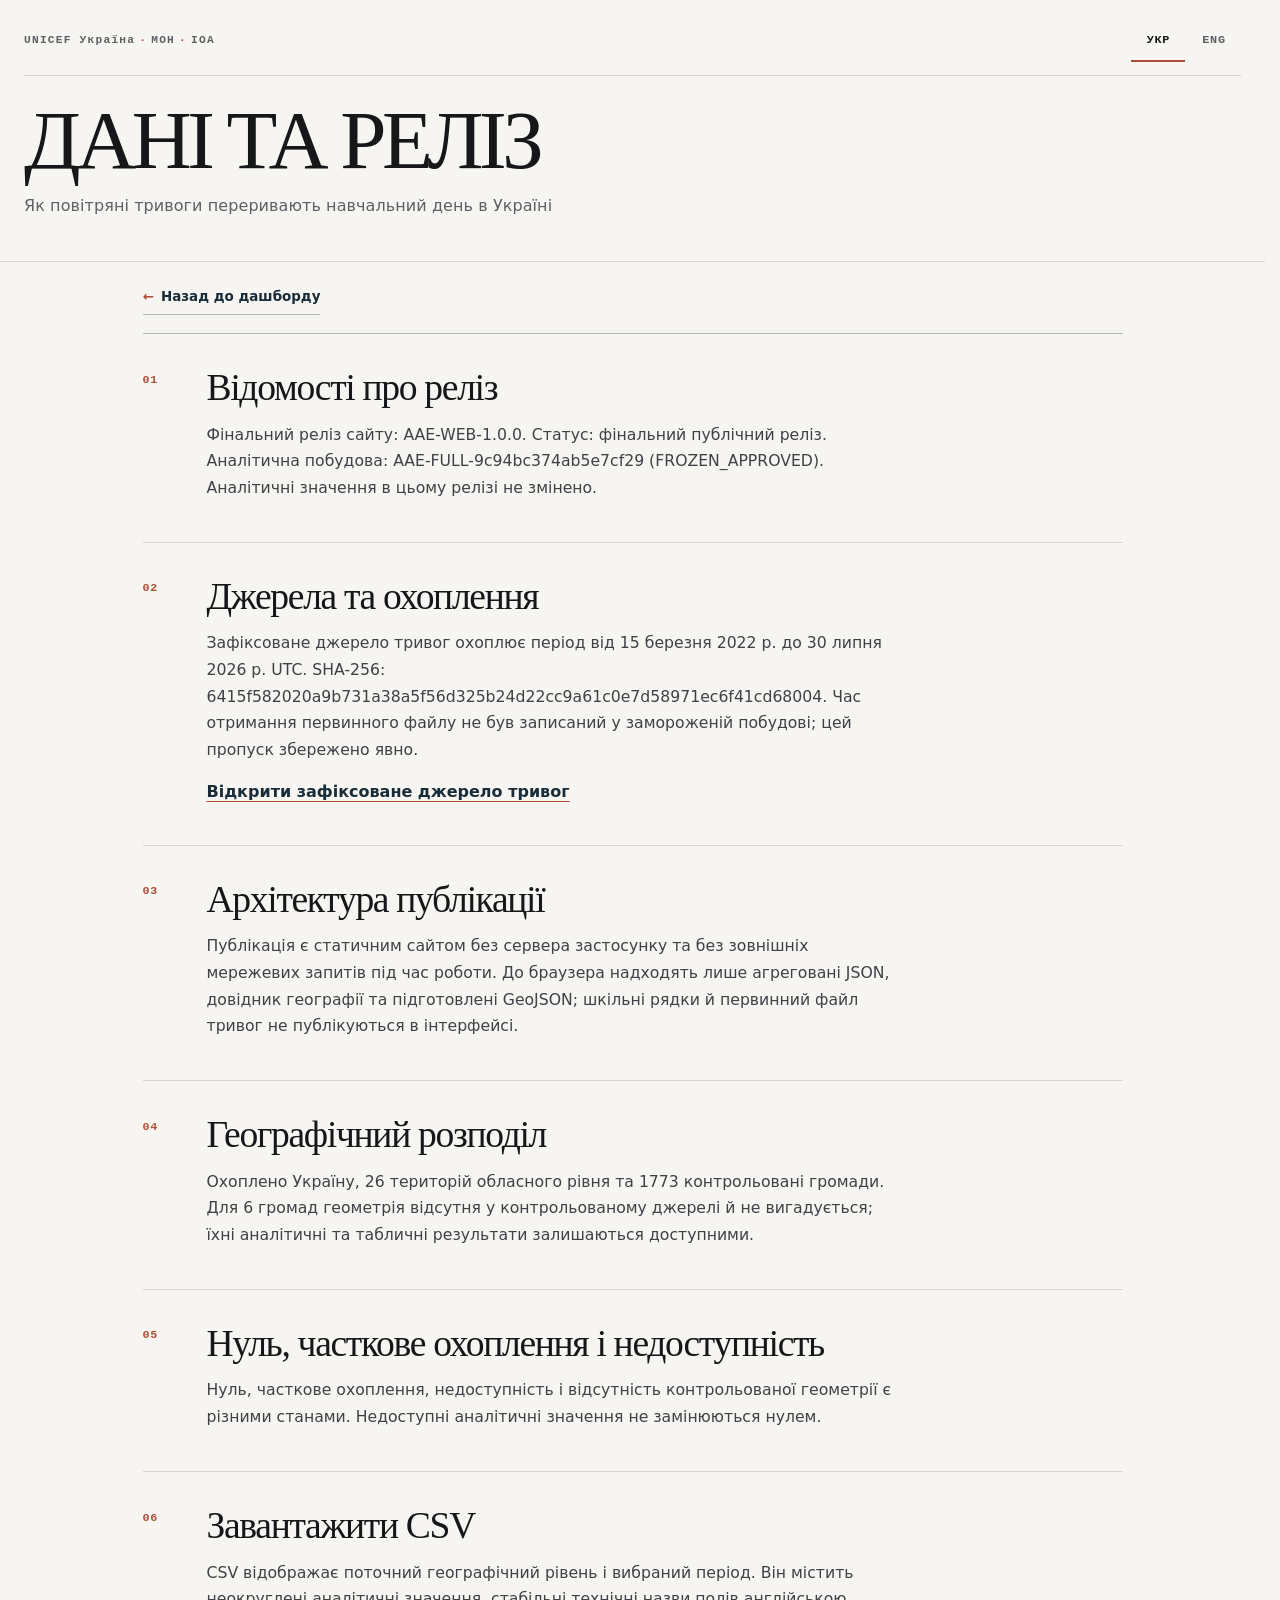
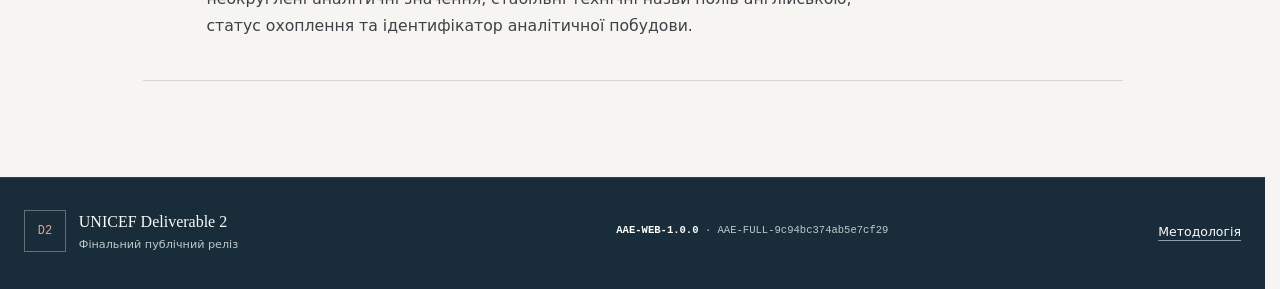
==== commit 81970a97: "Refine organization eyebrow links" ====
--- a/data.html
+++ b/data.html
@@ -8,6 +8,15 @@
   <link rel="icon" href="data:,">
   <title>Data and release — How Air Alarms Disrupt the School Day in Ukraine</title>
   <link rel="stylesheet" href="./src/styles.css">
+  <style>
+    .organization-eyebrow { text-transform: none; }
+    .organization-eyebrow [data-org-lang] { display: none; }
+    .masthead-rail:has([data-lang="uk"][aria-pressed="true"]) .organization-eyebrow [data-org-lang="uk"],
+    .masthead-rail:has([data-lang="en"][aria-pressed="true"]) .organization-eyebrow [data-org-lang="en"] { display: inline; }
+    .organization-eyebrow a { color: inherit; text-decoration: none; }
+    .organization-eyebrow a:hover,
+    .organization-eyebrow a:focus-visible { color: var(--ink); text-decoration: underline; text-decoration-color: var(--signal); text-underline-offset: 3px; }
+  </style>
   <script src="./vendor/i18next.min.js"></script>
   <script type="module" src="./src/content-page.js"></script>
 </head>
@@ -16,11 +25,11 @@
   <header class="site-header content-site-header">
     <div class="header-inner">
       <div class="masthead-rail">
-        <p class="eyebrow">UNICEF DELIVERABLE 2 <span aria-hidden="true">·</span> МОН <span aria-hidden="true">·</span> ІОА</p>
+        <p class="eyebrow organization-eyebrow"><b data-org-lang="uk" style="font-weight:inherit"><a href="https://www.unicef.org/ukraine/" target="_blank" rel="noopener noreferrer">UNICEF Україна</a><span aria-hidden="true">·</span><a href="https://mon.gov.ua/" target="_blank" rel="noopener noreferrer">МОН</a><span aria-hidden="true">·</span><a href="https://iea.gov.ua/" target="_blank" rel="noopener noreferrer">ІОА</a></b><b data-org-lang="en" style="font-weight:inherit"><a href="https://www.unicef.org/ukraine/en" target="_blank" rel="noopener noreferrer">UNICEF Ukraine</a><span aria-hidden="true">·</span><a href="https://mon.gov.ua/en" target="_blank" rel="noopener noreferrer">MoES</a><span aria-hidden="true">·</span><a href="https://iea.gov.ua/en/" target="_blank" rel="noopener noreferrer">IEA</a></b></p>
         <div class="header-actions">
           <div class="language-switch" role="group" data-t-aria-label="language">
-            <button type="button" data-lang="uk">УКР</button>
-            <button type="button" data-lang="en">ENG</button>
+            <button type="button" data-lang="uk" aria-pressed="true">УКР</button>
+            <button type="button" data-lang="en" aria-pressed="false">ENG</button>
           </div>
         </div>
       </div>
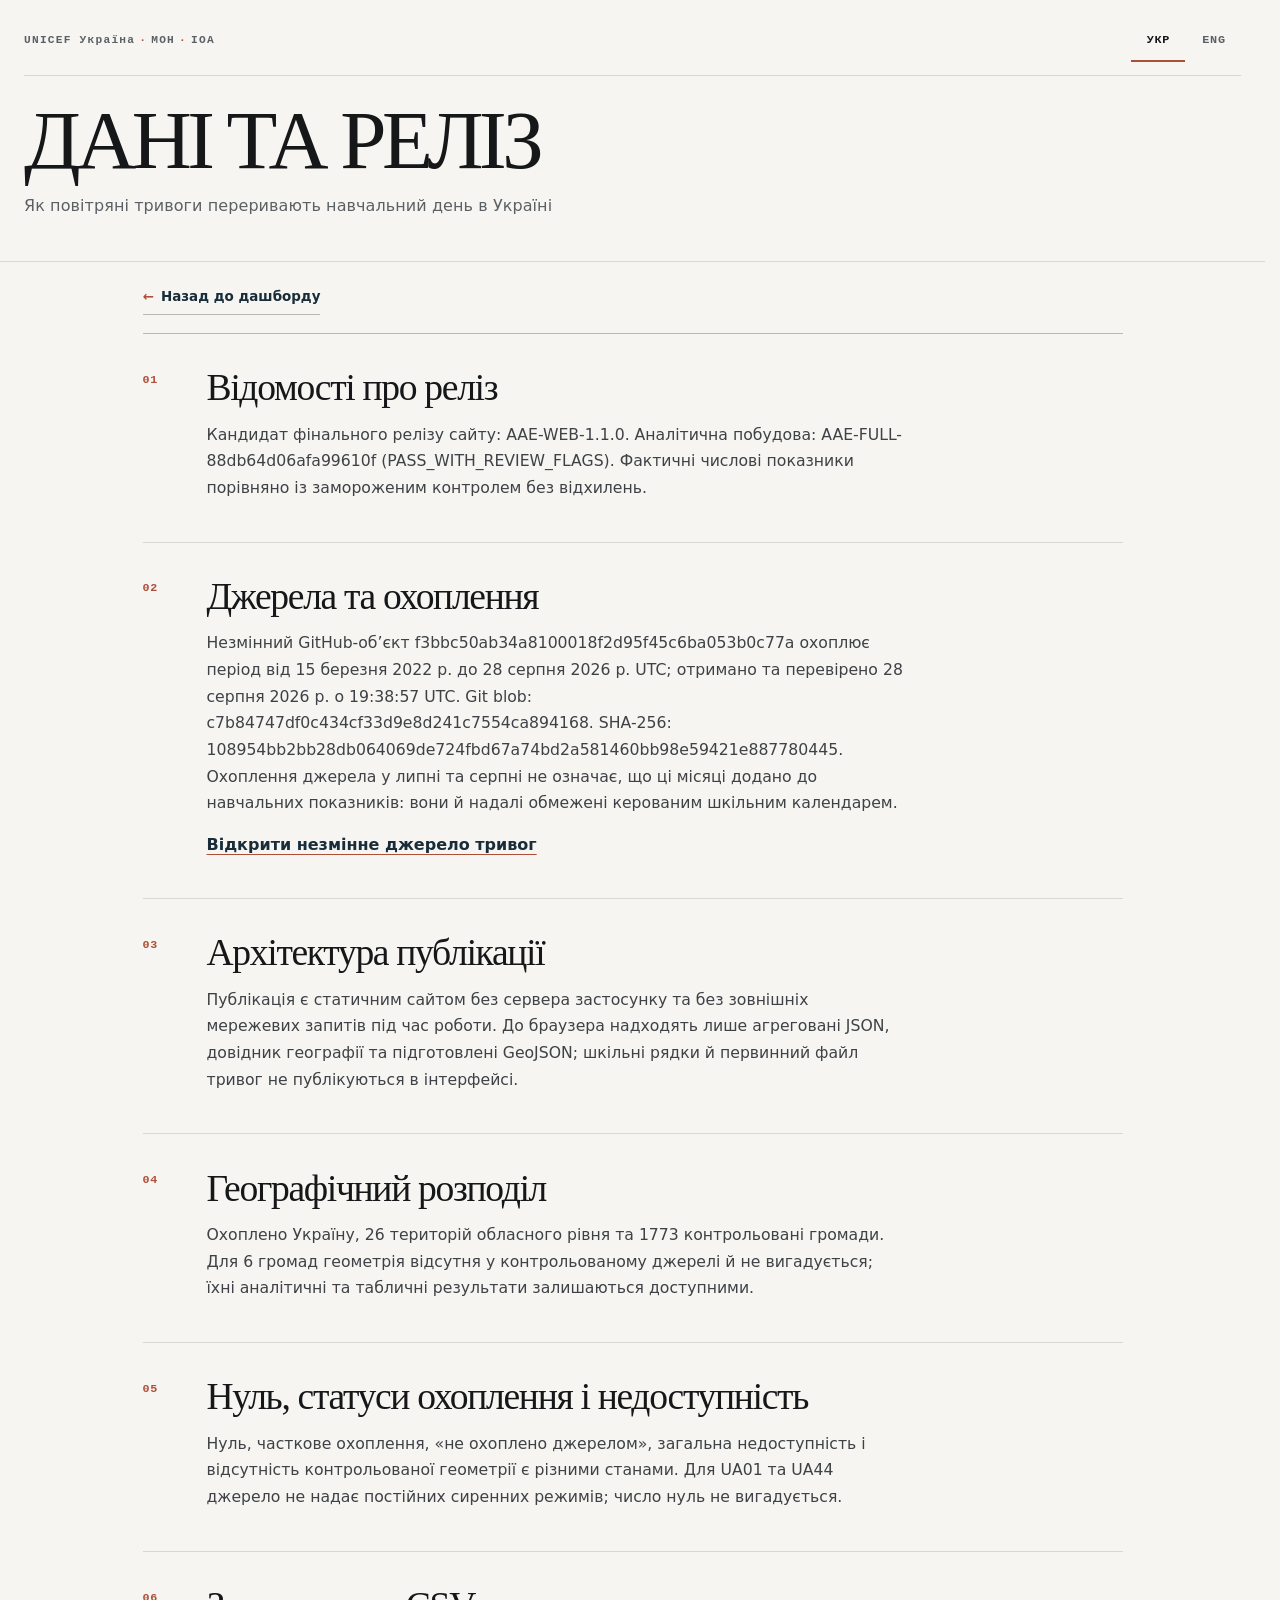
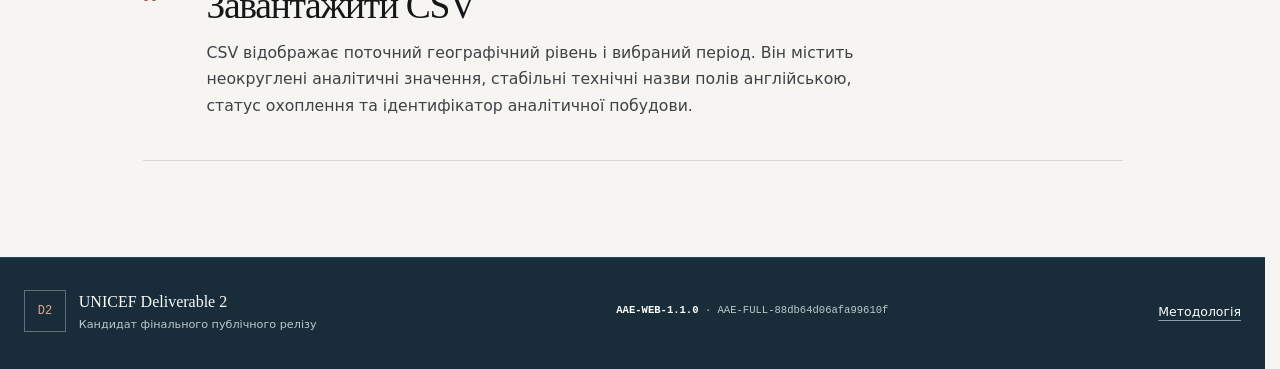
==== commit c02eb426: "Repair D2 pipeline and refresh analytical payloads" ====
--- a/data.html
+++ b/data.html
@@ -4,7 +4,7 @@
   <meta charset="UTF-8">
   <meta name="viewport" content="width=device-width,initial-scale=1">
   <meta name="description" content="Data and release information for the Air Alarms and the School Day in Ukraine dashboard.">
-  <meta name="aae-release-id" content="AAE-WEB-1.0.0">
+  <meta name="aae-release-id" content="AAE-WEB-1.1.0">
   <link rel="icon" href="data:,">
   <title>Data and release — How Air Alarms Disrupt the School Day in Ukraine</title>
   <link rel="stylesheet" href="./src/styles.css">
@@ -20,7 +20,7 @@
   <script src="./vendor/i18next.min.js"></script>
   <script type="module" src="./src/content-page.js"></script>
 </head>
-<body data-page="data" data-release-id="AAE-WEB-1.0.0">
+<body data-page="data" data-release-id="AAE-WEB-1.1.0">
   <a class="skip-link" href="#main-content" data-t="skipToContent"></a>
   <header class="site-header content-site-header">
     <div class="header-inner">
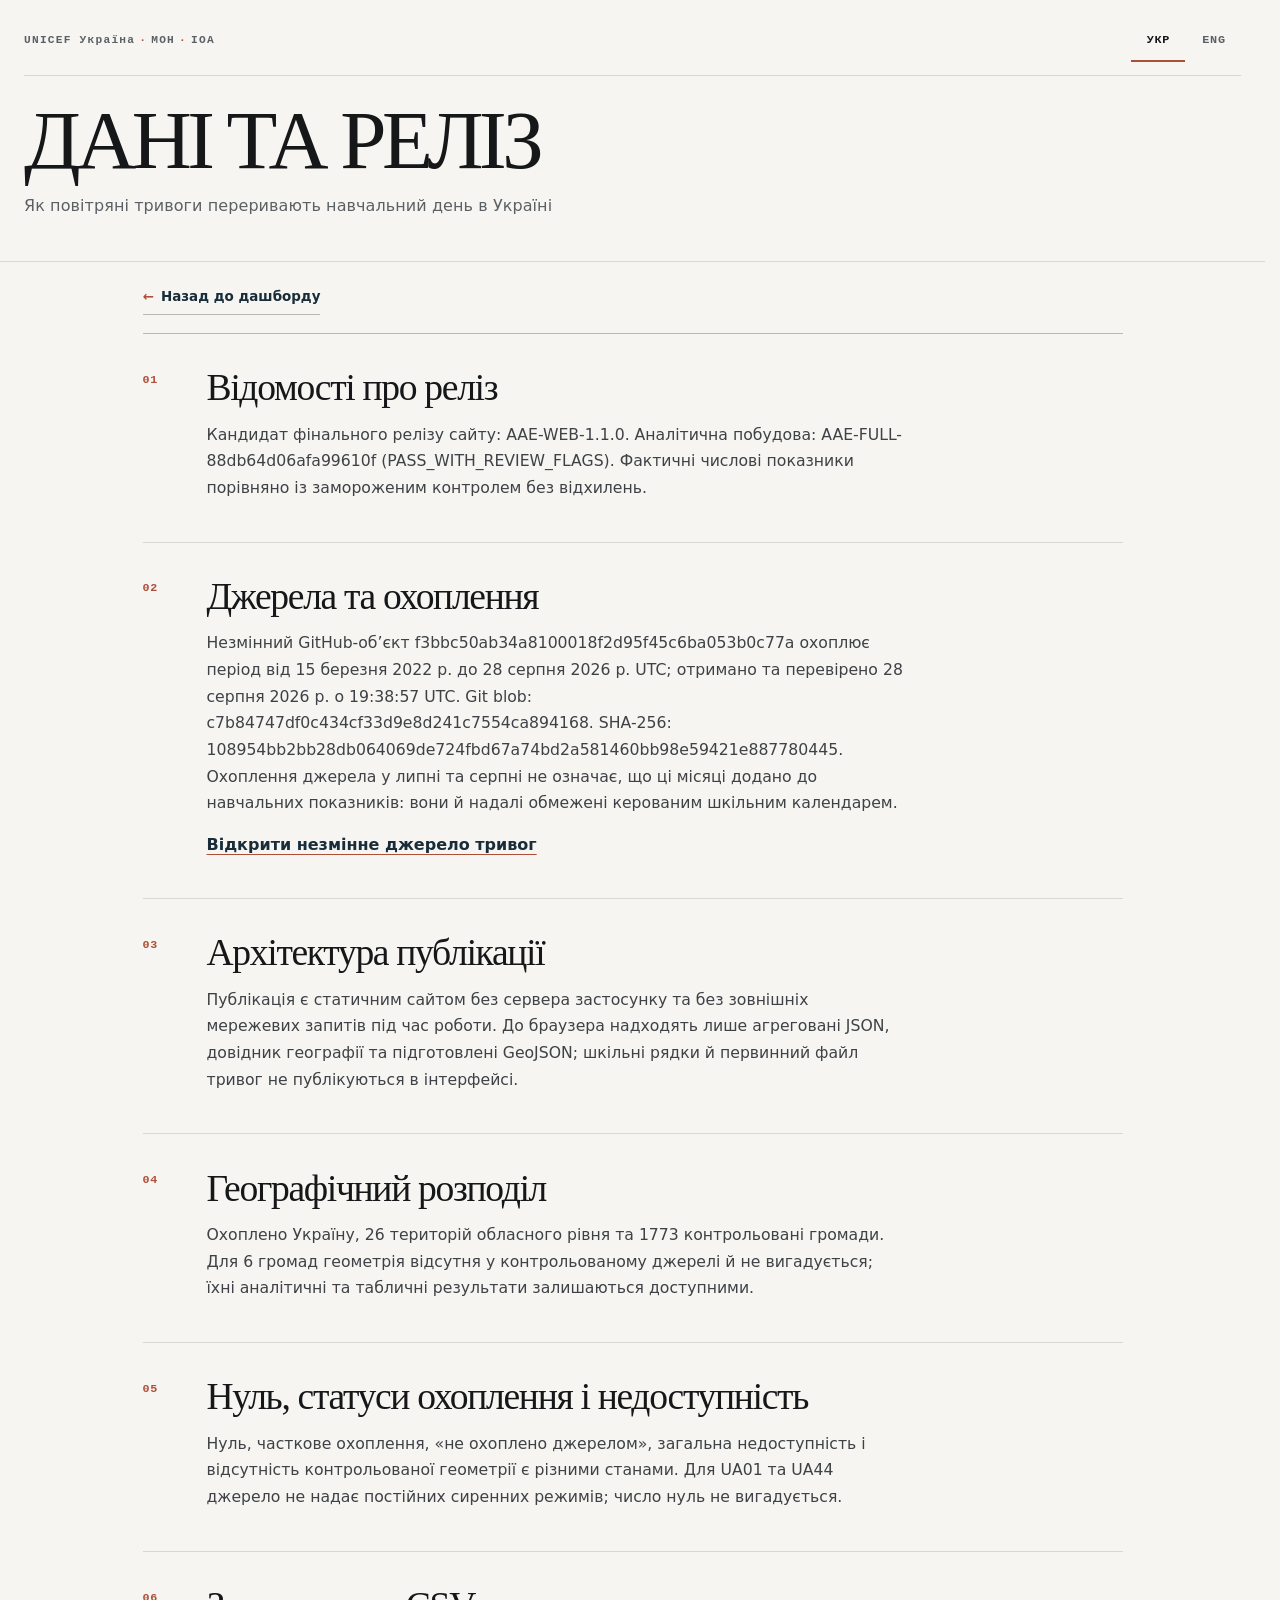
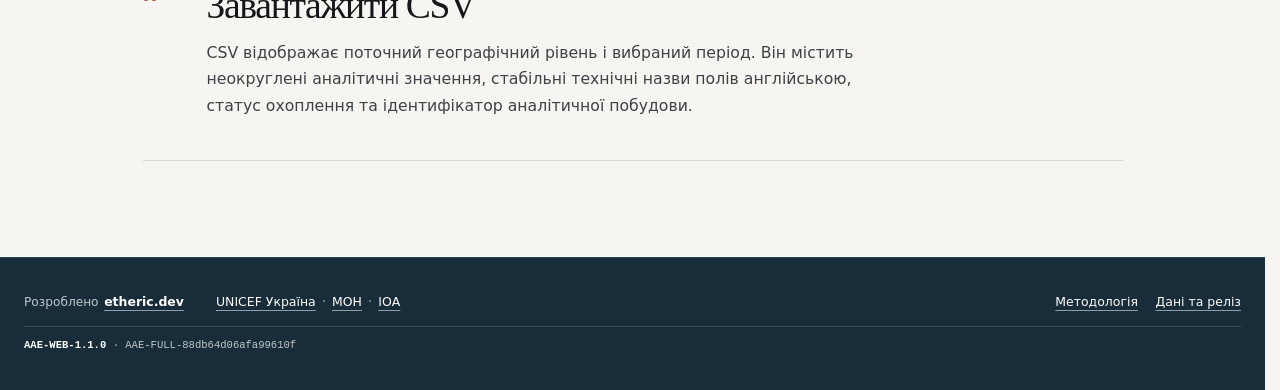
==== commit c6122ae5: "Polish dashboard UX and indicator semantics (#4)" ====
--- a/data.html
+++ b/data.html
@@ -35,7 +35,7 @@
       </div>
       <div class="title-lockup content-title-lockup">
         <h1 data-t="dataRelease"></h1>
-        <p class="subtitle" data-t="appTitle"></p>
+        <p class="subtitle"><a id="page-title" class="publication-home-link" href="./index.html?lang=uk" data-t="appTitle"></a></p>
       </div>
     </div>
   </header>
@@ -46,20 +46,22 @@
   </main>
   <footer class="site-footer">
     <div class="footer-inner">
-      <div class="footer-identity">
-        <span class="footer-mark">D2</span>
-        <div>
-          <strong>UNICEF Deliverable 2</strong>
-          <span data-t="releaseStatus"></span>
-        </div>
+      <div class="footer-credit">
+        <span data-t="developedBy"></span>
+        <a href="https://etheric.dev/" target="_blank" rel="noopener noreferrer">etheric.dev</a>
       </div>
+      <div class="footer-organizations">
+        <span data-footer-org-lang="uk"><a href="https://www.unicef.org/ukraine/" target="_blank" rel="noopener noreferrer">UNICEF Україна</a><span aria-hidden="true">·</span><a href="https://mon.gov.ua/" target="_blank" rel="noopener noreferrer">МОН</a><span aria-hidden="true">·</span><a href="https://iea.gov.ua/" target="_blank" rel="noopener noreferrer">ІОА</a></span>
+        <span data-footer-org-lang="en" hidden><a href="https://www.unicef.org/ukraine/en" target="_blank" rel="noopener noreferrer">UNICEF Ukraine</a><span aria-hidden="true">·</span><a href="https://mon.gov.ua/en" target="_blank" rel="noopener noreferrer">MoES</a><span aria-hidden="true">·</span><a href="https://iea.gov.ua/en/" target="_blank" rel="noopener noreferrer">IEA</a></span>
+      </div>
+      <nav data-t-aria-label="supportingPages">
+        <a data-page="methodology" data-t="methodology"></a>
+        <a data-page="data" data-t="dataRelease"></a>
+      </nav>
       <div class="release-line">
         <strong id="footer-release"></strong>
         <span id="footer-build"></span>
       </div>
-      <nav data-t-aria-label="supportingPages">
-        <a href="./methodology.html" data-support-page="methodology" data-t="methodology"></a>
-      </nav>
     </div>
   </footer>
 </body>
--- a/src/styles.css
+++ b/src/styles.css
@@ -80,6 +80,7 @@
 input:focus-visible,
 select:focus-visible,
 summary:focus-visible,
+.has-availability-reason:focus-visible,
 .leaflet-interactive:focus-visible {
     outline: 3px solid var(--focus);
     outline-offset: 3px;
@@ -165,6 +166,14 @@
     line-height: .91;
     text-wrap: balance;
     text-transform: uppercase;
+}
+
+.publication-home-link,
+.publication-home-link:hover,
+.publication-home-link:active {
+    color: inherit;
+    cursor: pointer;
+    text-decoration: none;
 }
 
 .subtitle {
@@ -471,6 +480,47 @@
     white-space: nowrap;
 }
 
+.has-availability-reason {
+    position: relative;
+    cursor: help;
+}
+
+.has-availability-reason::after {
+    position: absolute;
+    bottom: calc(100% + .5rem);
+    left: 0;
+    z-index: 1200;
+    width: max-content;
+    max-width: min(250px, calc(100vw - 2rem));
+    padding: .45rem .55rem;
+    border: 1px solid var(--hairline-strong);
+    border-radius: 2px;
+    background: var(--surface);
+    box-shadow: 0 8px 20px rgba(21, 23, 25, .12);
+    color: var(--ink);
+    content: attr(data-availability-reason);
+    font-family: var(--font-interface);
+    font-size: .72rem;
+    font-weight: 600;
+    letter-spacing: 0;
+    line-height: 1.35;
+    opacity: 0;
+    pointer-events: none;
+    text-transform: none;
+    white-space: normal;
+}
+
+.has-availability-reason:hover::after,
+.has-availability-reason:focus-visible::after {
+    opacity: 1;
+}
+
+.metric-card-days .has-availability-reason::after,
+.episode-measure .has-availability-reason::after {
+    right: 0;
+    left: auto;
+}
+
 .metric-card-hours .metric-value {
     font-size: clamp(4rem, 6.5vw, 6.35rem);
 }
@@ -562,11 +612,14 @@
 }
 
 .episode-measure strong {
+    position: relative;
+    display: inline-block;
     font-family: var(--font-editorial);
     font-size: 1.9rem;
     font-variant-numeric: tabular-nums;
     font-weight: 500;
     line-height: 1;
+    white-space: nowrap;
 }
 
 .episode-measure .metric-secondary,
@@ -623,8 +676,8 @@
 }
 
 .map-controls label {
-    width: min(240px, 24vw);
-    min-width: 190px;
+    width: min(380px, 32vw);
+    min-width: 270px;
 }
 
 .map-action-buttons {
@@ -708,6 +761,33 @@
     color: var(--midnight) !important;
 }
 
+.aae-full-extent-control {
+    background: var(--surface);
+}
+
+.aae-full-extent-button {
+    display: grid;
+    width: 34px;
+    height: 34px;
+    min-height: 34px;
+    padding: 0;
+    place-items: center;
+    border: 0;
+    background: var(--surface);
+    color: var(--midnight);
+}
+
+.aae-full-extent-button:hover {
+    background: var(--cool-pale);
+}
+
+.aae-full-extent-button:focus-visible {
+    position: relative;
+    z-index: 2;
+    outline: 3px solid var(--focus);
+    outline-offset: -3px;
+}
+
 .leaflet-tooltip {
     padding: .48rem .6rem !important;
     border: 1px solid var(--hairline-strong) !important;
@@ -760,8 +840,8 @@
 }
 
 .control-label {
-    width: min(290px, 32vw);
-    min-width: 230px;
+    width: min(440px, 42vw);
+    min-width: 300px;
 }
 
 .segmented {
@@ -814,12 +894,10 @@
     font-weight: 680;
 }
 
-.modality-details,
 .data-details {
     margin-top: 1.1rem;
 }
 
-.modality-details[open] > summary,
 .data-details[open] > summary {
     margin-bottom: .75rem;
 }
@@ -833,6 +911,33 @@
     font-size: .7rem;
     letter-spacing: .04em;
     text-transform: uppercase;
+}
+
+.data-details summary {
+    gap: .55rem;
+    padding: .2rem .15rem;
+    border-bottom: 1px solid var(--hairline-strong);
+    list-style: none;
+}
+
+.data-details summary::-webkit-details-marker {
+    display: none;
+}
+
+.data-details summary::after {
+    color: var(--signal);
+    content: "▾";
+    font-size: .9rem;
+    line-height: 1;
+}
+
+.data-details[open] summary::after {
+    content: "▴";
+}
+
+.data-details summary:hover {
+    border-bottom-color: var(--signal);
+    color: var(--ink);
 }
 
 .comparison-tools {
@@ -871,6 +976,10 @@
     min-width: 780px;
     border-collapse: collapse;
     font-variant-numeric: tabular-nums;
+}
+
+.comparison-table table {
+    min-width: 700px;
 }
 
 .chart-table table {
@@ -933,6 +1042,86 @@
     color: var(--signal-dark);
 }
 
+.territory-cell-main {
+    display: flex;
+    gap: .35rem .55rem;
+    align-items: center;
+    flex-wrap: wrap;
+}
+
+.status-badge {
+    display: inline-flex;
+    align-items: center;
+    min-height: 1.35rem;
+    padding: .08rem .35rem;
+    border: 1px solid var(--hairline-strong);
+    border-radius: 999px;
+    color: var(--secondary);
+    font-family: var(--font-mono);
+    font-size: .58rem;
+    font-style: normal;
+    font-weight: 650;
+    letter-spacing: .02em;
+    line-height: 1.2;
+    white-space: nowrap;
+}
+
+.status-not_covered,
+.status-unavailable {
+    border-color: rgba(157, 62, 43, .55);
+    color: var(--signal-dark);
+}
+
+.comparison-technical {
+    margin-top: .15rem;
+    color: var(--secondary);
+}
+
+.comparison-technical > summary {
+    display: inline-flex;
+    min-height: 28px;
+    align-items: center;
+    border-bottom: 1px dotted var(--hairline-strong);
+    color: var(--secondary);
+    font-family: var(--font-mono);
+    font-size: .61rem;
+    font-weight: 650;
+    letter-spacing: .035em;
+}
+
+.comparison-technical > summary:hover {
+    border-bottom-color: var(--signal);
+    color: var(--ink);
+}
+
+.comparison-technical dl {
+    display: grid;
+    gap: .25rem;
+    margin: .25rem 0 0;
+    padding: .45rem .55rem;
+    border-left: 2px solid var(--hairline);
+}
+
+.comparison-technical dl div {
+    display: grid;
+    grid-template-columns: minmax(115px, auto) 1fr;
+    gap: .4rem;
+}
+
+.comparison-technical dt {
+    color: var(--secondary);
+    font-family: var(--font-mono);
+    font-size: .58rem;
+    font-weight: 600;
+    text-transform: uppercase;
+}
+
+.comparison-technical dd {
+    margin: 0;
+    font-size: .68rem;
+    font-weight: 600;
+}
+
 .selected-measure {
     background: rgba(234, 213, 203, .46);
     color: var(--ink) !important;
@@ -986,11 +1175,12 @@
 
 .education-summary strong {
     font-family: var(--font-editorial);
-    font-size: clamp(2rem, 3.5vw, 3.35rem);
-    font-variant-numeric: tabular-nums;
+    font-size: clamp(1.55rem, 2vw, 2.55rem);
+    font-variant-numeric: lining-nums tabular-nums;
     font-weight: 500;
-    letter-spacing: -.04em;
+    letter-spacing: -.055em;
     line-height: 1;
+    white-space: nowrap;
 }
 
 .education-summary small {
@@ -1011,6 +1201,12 @@
     font-size: .82rem;
 }
 
+.education-year-row span,
+.comparison-card dd,
+.table-wrap td {
+    font-variant-numeric: tabular-nums;
+}
+
 .education-year-row small {
     grid-column: 2 / -1;
     color: var(--secondary);
@@ -1023,10 +1219,17 @@
     margin-top: 1.2rem;
 }
 
-.modality-details {
+.modality-panel {
     margin-top: 0;
     padding-top: .85rem;
     border-top: 1px solid var(--hairline-strong);
+}
+
+.modality-panel h3 {
+    margin: 0 0 .35rem;
+    font-family: var(--font-editorial);
+    font-size: 1.25rem;
+    font-weight: 500;
 }
 
 .notes-grid {
@@ -1069,45 +1272,40 @@
 
 .footer-inner {
     display: grid;
-    grid-template-columns: minmax(250px, 1.1fr) minmax(260px, 1fr) auto;
-    gap: 1.5rem 2.5rem;
+    grid-template-columns: auto minmax(280px, 1fr) auto;
+    gap: .75rem 2rem;
     align-items: center;
     padding: 2rem 0 2.25rem;
 }
 
-.footer-identity {
+.footer-credit {
     display: flex;
+    gap: .35rem;
+    align-items: baseline;
+    color: #bfc8cb;
+    font-size: .76rem;
+    white-space: nowrap;
+}
+
+.footer-credit a {
+    font-weight: 700;
+}
+
+.footer-organizations > span {
+    display: flex;
+    gap: .35rem;
     align-items: center;
-    gap: .8rem;
-}
-
-.footer-mark {
-    display: inline-grid;
-    width: 42px;
-    height: 42px;
-    place-items: center;
-    border: 1px solid rgba(252, 252, 250, .32);
-    color: #e3a58f;
-    font-size: .75rem;
-}
-
-.footer-identity div {
-    display: grid;
-    gap: .08rem;
-}
-
-.footer-identity strong {
-    font-family: var(--font-editorial);
-    font-size: 1rem;
-    font-weight: 500;
-}
-
-.footer-identity span:last-child {
-    color: #bfc8cb;
-    font-size: .7rem;
+    flex-wrap: wrap;
+}
+
+.footer-organizations > span > span {
+    color: #76909a;
 }
 
 .release-line {
+    grid-column: 1 / -1;
+    padding-top: .65rem;
+    border-top: 1px solid rgba(252, 252, 250, .14);
     color: #bfc8cb;
     font-size: .66rem;
     line-height: 1.5;
@@ -1399,8 +1597,11 @@
     }
 
     .site-footer nav {
+        grid-column: auto;
+    }
+
+    .release-line {
         grid-column: 1 / -1;
-        justify-content: flex-start;
     }
 }
 
@@ -1482,7 +1683,7 @@
 
     .map-action-buttons {
         display: grid;
-        grid-template-columns: repeat(2, minmax(0, 1fr));
+        grid-template-columns: 1fr;
     }
 
     .map-action-buttons button {
@@ -1549,7 +1750,7 @@
         gap: .2rem .75rem;
     }
 
-    .comparison-card summary span {
+    .comparison-card summary > .comparison-card-share {
         font-family: var(--font-editorial);
         font-size: 1.25rem;
         font-variant-numeric: tabular-nums;
@@ -1562,7 +1763,13 @@
         font-size: .65rem;
     }
 
-    .comparison-card dl {
+    .comparison-card summary > .status-badge {
+        grid-column: 1 / -1;
+        justify-self: start;
+    }
+
+    .comparison-card-metrics,
+    .comparison-card-technical dl {
         display: grid;
         grid-template-columns: repeat(2, minmax(0, 1fr));
         gap: 0;
@@ -1570,7 +1777,8 @@
         border-left: 1px solid var(--hairline);
     }
 
-    .comparison-card dl div {
+    .comparison-card-metrics div,
+    .comparison-card-technical dl div {
         min-width: 0;
         padding: .55rem;
         border-right: 1px solid var(--hairline);
@@ -1590,6 +1798,19 @@
         font-weight: 680;
     }
 
+    .comparison-card-technical {
+        margin-top: .65rem;
+    }
+
+    .comparison-card-technical h4 {
+        margin: 0 0 .35rem;
+        color: var(--secondary);
+        font-family: var(--font-mono);
+        font-size: .64rem;
+        letter-spacing: .04em;
+        text-transform: uppercase;
+    }
+
     .comparison-select {
         width: 100%;
         margin-top: .5rem;
@@ -1617,6 +1838,11 @@
     }
 
     .site-footer nav {
+        grid-column: auto;
+        justify-content: flex-start;
+    }
+
+    .release-line {
         grid-column: auto;
     }
 
@@ -1684,10 +1910,6 @@
         font-size: clamp(3.6rem, 19vw, 5.2rem);
     }
 
-    .map-action-buttons {
-        grid-template-columns: 1fr;
-    }
-
     .map-container {
         height: 370px;
     }
@@ -1747,6 +1969,10 @@
 
     .education-summary small {
         grid-column: auto;
+    }
+
+    .education-summary strong {
+        font-size: clamp(2rem, 10vw, 3rem);
     }
 
     .education-year-row {
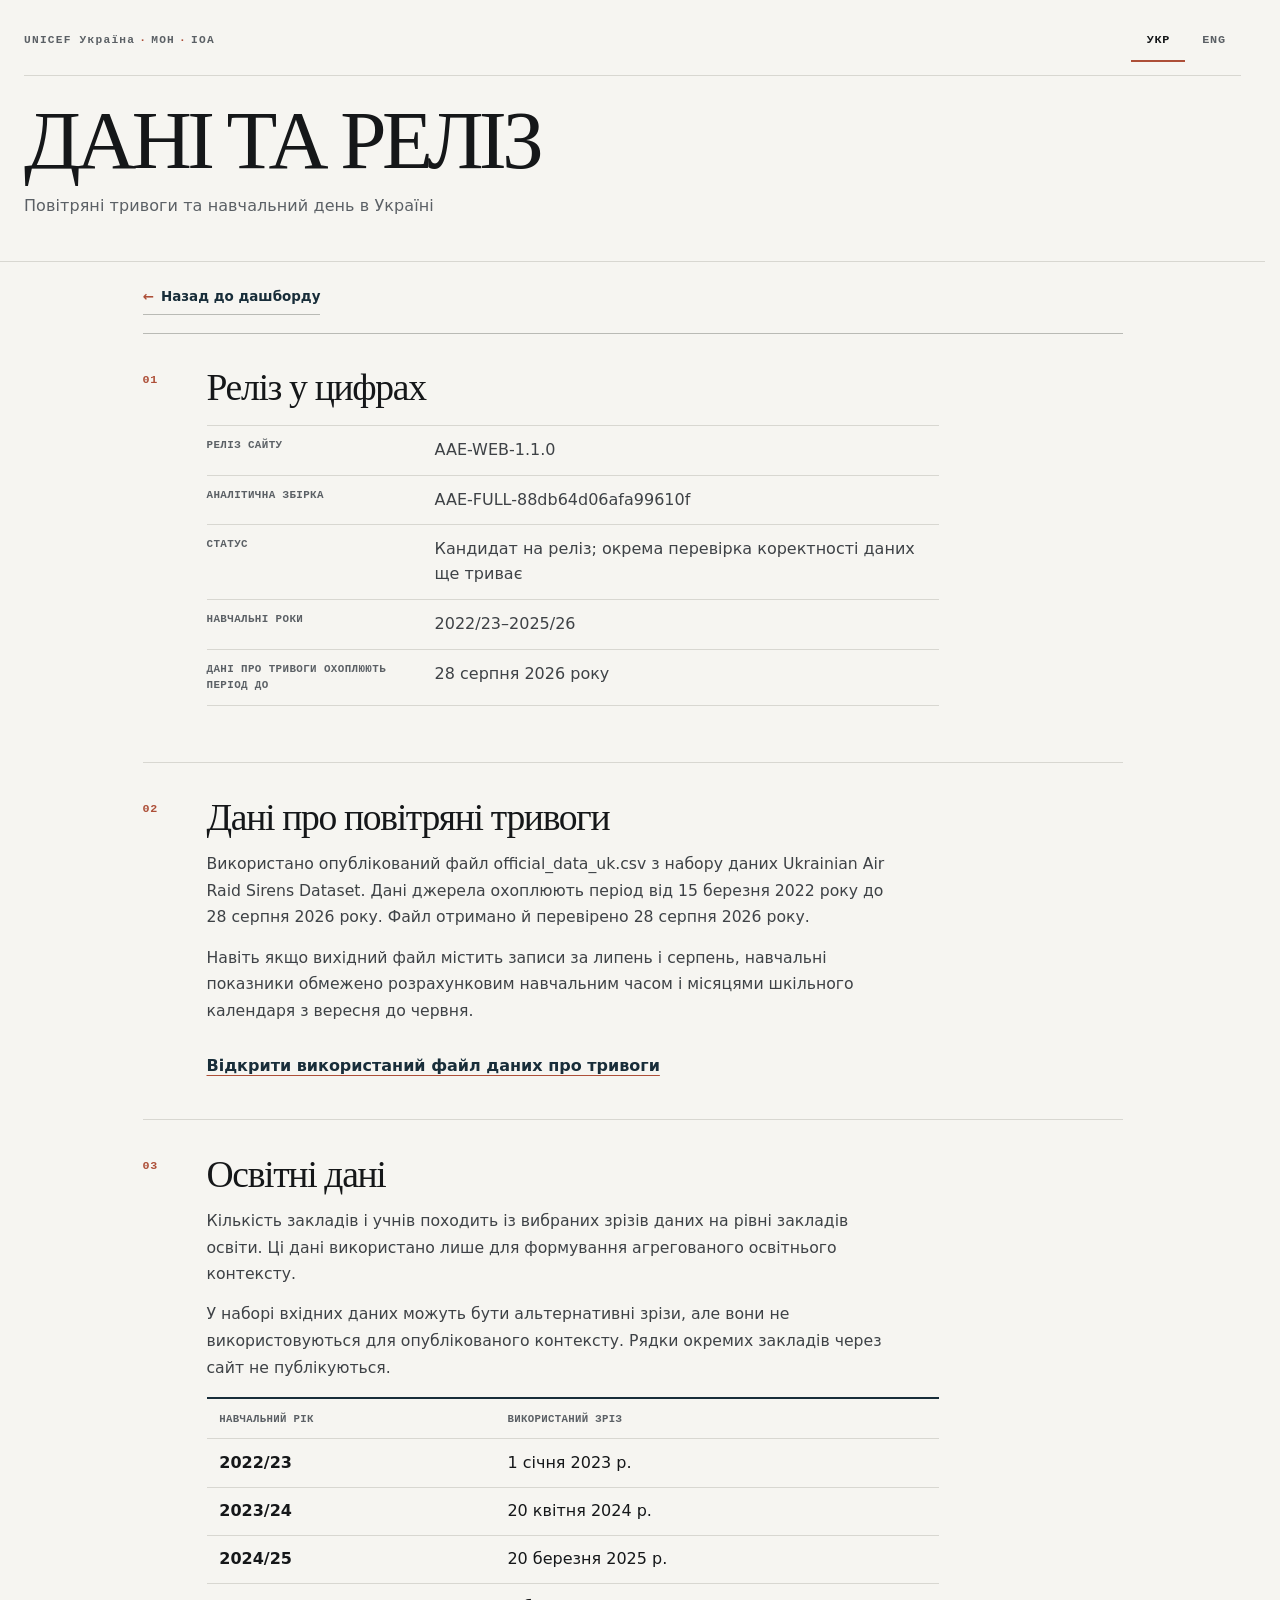
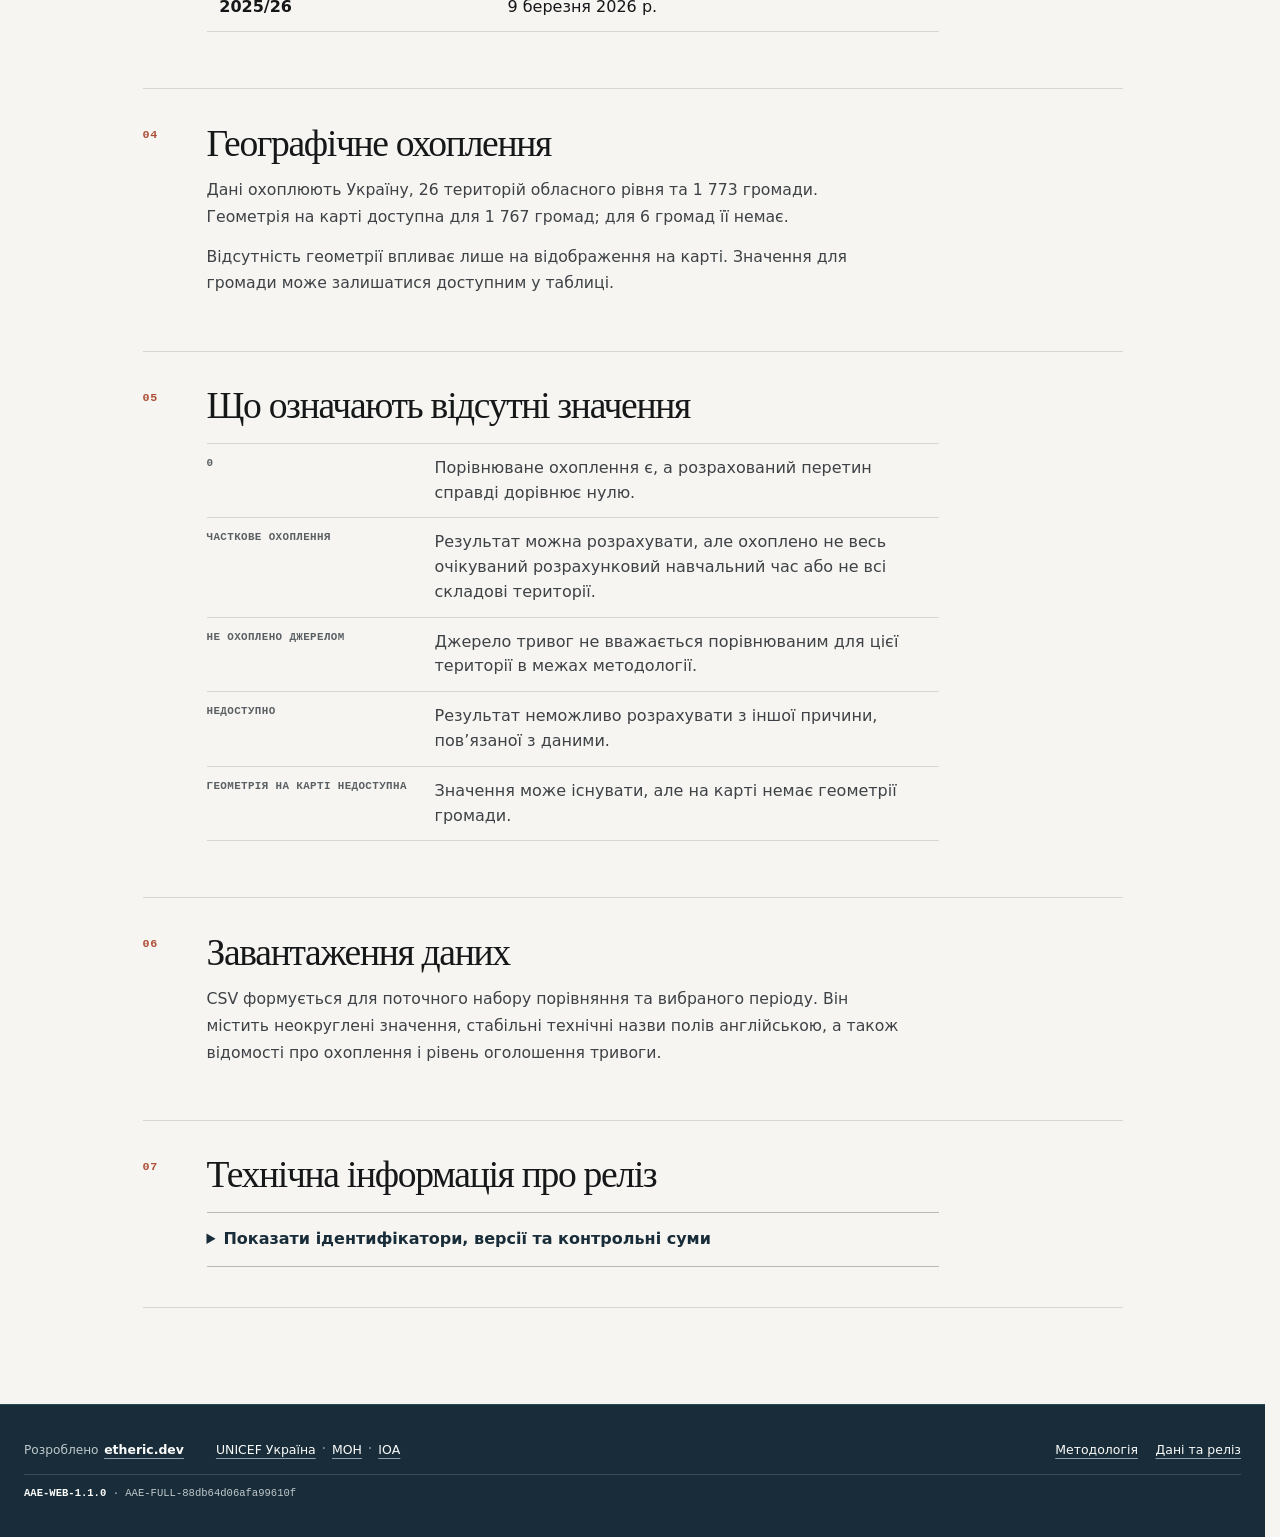
==== commit 174192a4: "Finalize public copy and methodology (#7)" ====
--- a/data.html
+++ b/data.html
@@ -3,10 +3,10 @@
 <head>
   <meta charset="UTF-8">
   <meta name="viewport" content="width=device-width,initial-scale=1">
-  <meta name="description" content="Data and release information for the Air Alarms and the School Day in Ukraine dashboard.">
+  <meta name="description" content="Data sources, education snapshots, geographic coverage and release information for the Air Alarms and the School Day in Ukraine dashboard.">
   <meta name="aae-release-id" content="AAE-WEB-1.1.0">
   <link rel="icon" href="data:,">
-  <title>Data and release — How Air Alarms Disrupt the School Day in Ukraine</title>
+  <title>Data and release — Air Alarms and the School Day in Ukraine</title>
   <link rel="stylesheet" href="./src/styles.css">
   <style>
     .organization-eyebrow { text-transform: none; }
--- a/src/styles.css
+++ b/src/styles.css
@@ -1477,10 +1477,158 @@
 
 .prose p {
     max-width: 70ch;
-    margin: 0;
+    margin: 0 0 .85rem;
     color: #3e4246;
     font-size: .98rem;
     line-height: 1.7;
+}
+
+.prose h3 {
+    margin: 1.7rem 0 .55rem;
+    color: var(--midnight);
+    font-family: var(--font-editorial);
+    font-size: 1.35rem;
+    font-weight: 550;
+    letter-spacing: -.025em;
+    line-height: 1.18;
+}
+
+.prose ul {
+    max-width: 68ch;
+    margin: .6rem 0 1rem;
+    padding-left: 1.25rem;
+    color: #3e4246;
+}
+
+.prose li {
+    margin: .35rem 0;
+    padding-left: .15rem;
+    line-height: 1.58;
+}
+
+.method-callout {
+    margin: 1rem 0 !important;
+    padding: .9rem 1rem;
+    border-left: 3px solid var(--signal);
+    background: var(--warm-pale);
+    color: var(--ink) !important;
+}
+
+.content-definitions,
+.indicator-definitions dl {
+    display: grid;
+    gap: 0;
+    margin: 1rem 0;
+    border-top: 1px solid var(--hairline);
+}
+
+.content-definitions > div,
+.indicator-definitions dl > div {
+    display: grid;
+    grid-template-columns: minmax(150px, .42fr) minmax(0, 1fr);
+    gap: 1rem;
+    padding: .75rem 0;
+    border-bottom: 1px solid var(--hairline);
+}
+
+.content-definitions dt,
+.indicator-definitions dt {
+    color: var(--secondary);
+    font-family: var(--font-mono);
+    font-size: .68rem;
+    font-weight: 700;
+    letter-spacing: .035em;
+    line-height: 1.45;
+    text-transform: uppercase;
+}
+
+.content-definitions dd,
+.indicator-definitions dd {
+    margin: 0;
+    color: #3e4246;
+    line-height: 1.55;
+}
+
+.indicator-definitions {
+    margin-top: 1rem;
+}
+
+.indicator-definitions article {
+    padding: 1.1rem 0 1.35rem;
+    border-top: 2px solid var(--midnight);
+}
+
+.indicator-definitions article + article {
+    margin-top: 1rem;
+}
+
+.indicator-definitions article h3 {
+    max-width: 34ch;
+    margin-top: 0;
+}
+
+.indicator-definitions article p {
+    font-size: .9rem;
+}
+
+.method-subsection {
+    margin-top: 1.2rem;
+    padding-top: .2rem;
+}
+
+.content-table-wrap {
+    margin: 1rem 0;
+    overflow-x: auto;
+    border-top: 2px solid var(--midnight);
+}
+
+.content-table-wrap table {
+    width: 100%;
+    border-collapse: collapse;
+}
+
+.content-table-wrap th,
+.content-table-wrap td {
+    padding: .7rem .8rem;
+    border-bottom: 1px solid var(--hairline);
+    text-align: left;
+    vertical-align: top;
+}
+
+.content-table-wrap thead th {
+    color: var(--secondary);
+    font-family: var(--font-mono);
+    font-size: .67rem;
+    letter-spacing: .03em;
+    text-transform: uppercase;
+}
+
+.content-table-wrap tbody th {
+    color: var(--ink);
+    font-weight: 700;
+}
+
+.technical-release-details {
+    margin-top: 1rem;
+    border-top: 1px solid var(--hairline-strong);
+    border-bottom: 1px solid var(--hairline-strong);
+}
+
+.technical-release-details > summary {
+    padding: .9rem 0;
+    color: var(--midnight);
+    cursor: pointer;
+    font-weight: 700;
+}
+
+.technical-release-details[open] > summary {
+    border-bottom: 1px solid var(--hairline);
+}
+
+.technical-definitions dd {
+    overflow-wrap: anywhere;
+    font-family: var(--font-mono);
+    font-size: .75rem;
 }
 
 .prose a {
@@ -1999,6 +2147,16 @@
 
     .prose h2 {
         font-size: 1.75rem;
+    }
+
+    .content-definitions > div,
+    .indicator-definitions dl > div {
+        grid-template-columns: 1fr;
+        gap: .3rem;
+    }
+
+    .content-table-wrap {
+        font-size: .82rem;
     }
 }
 
